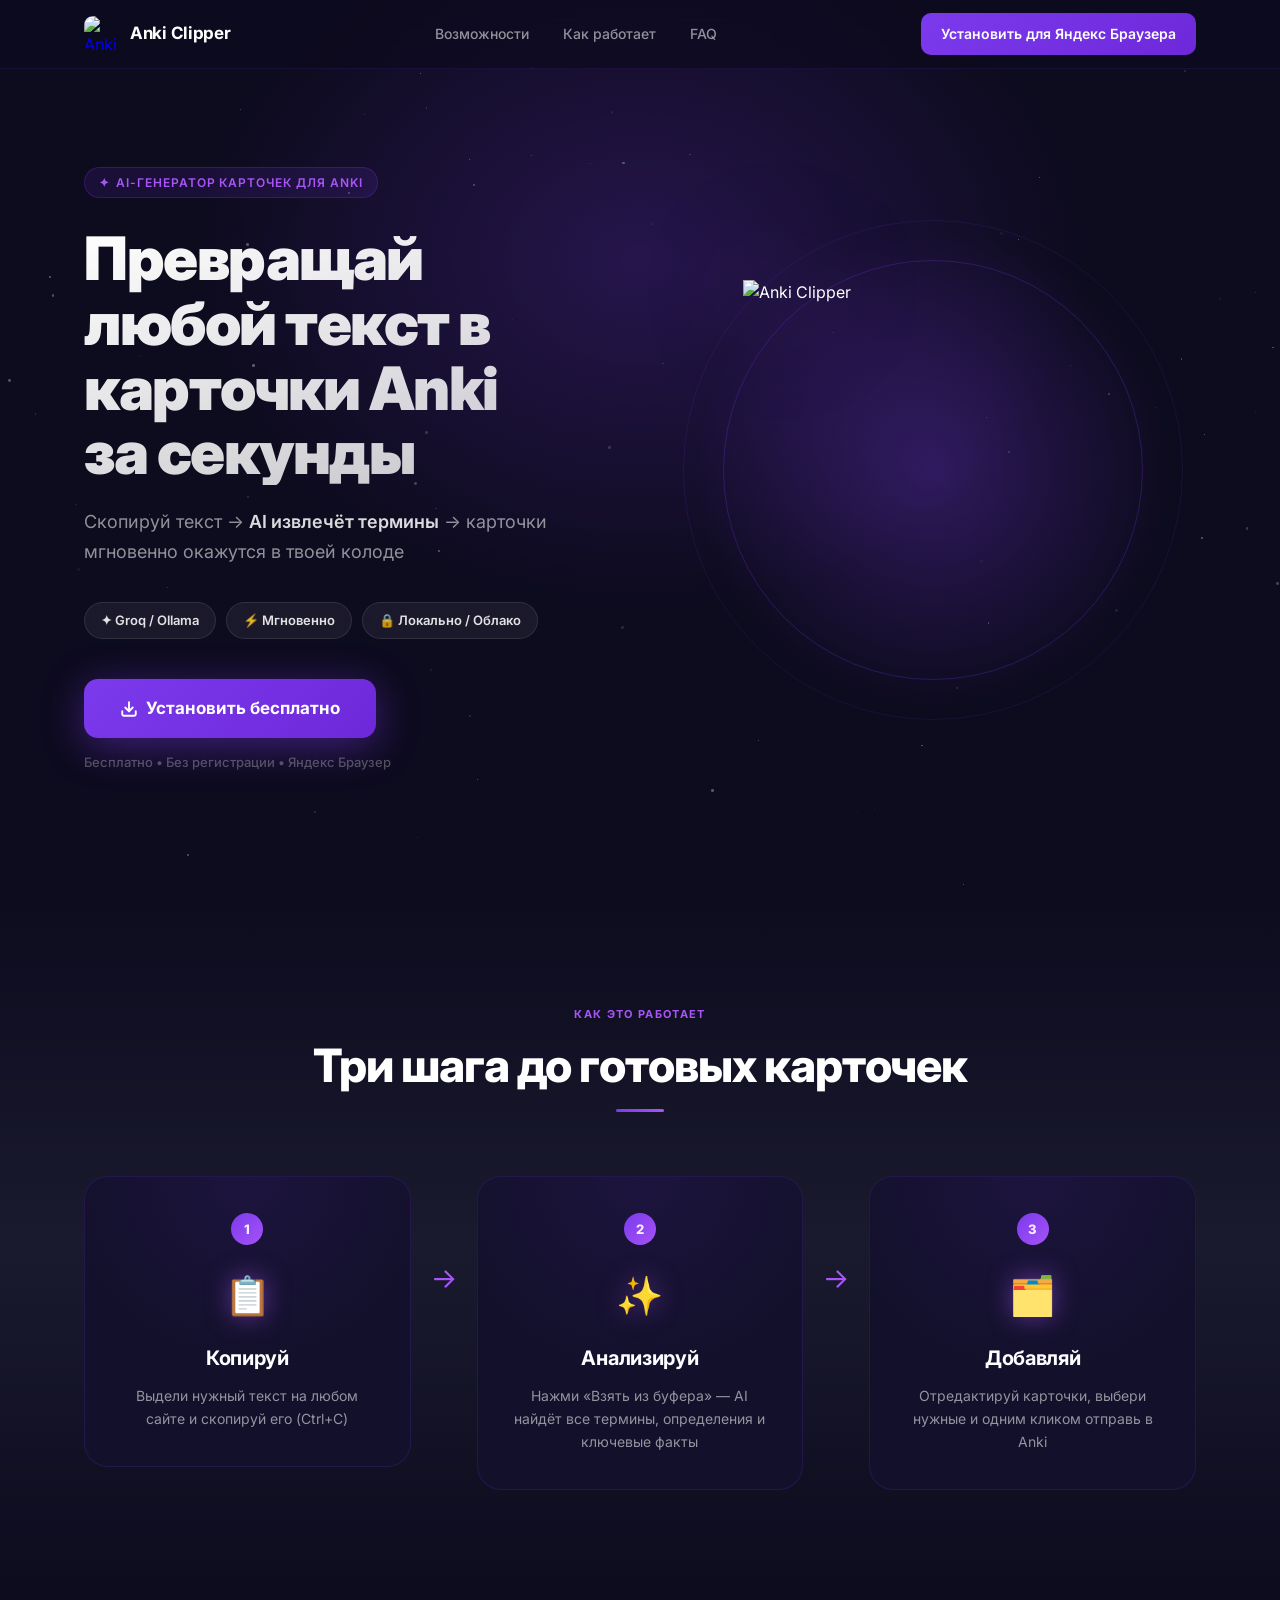
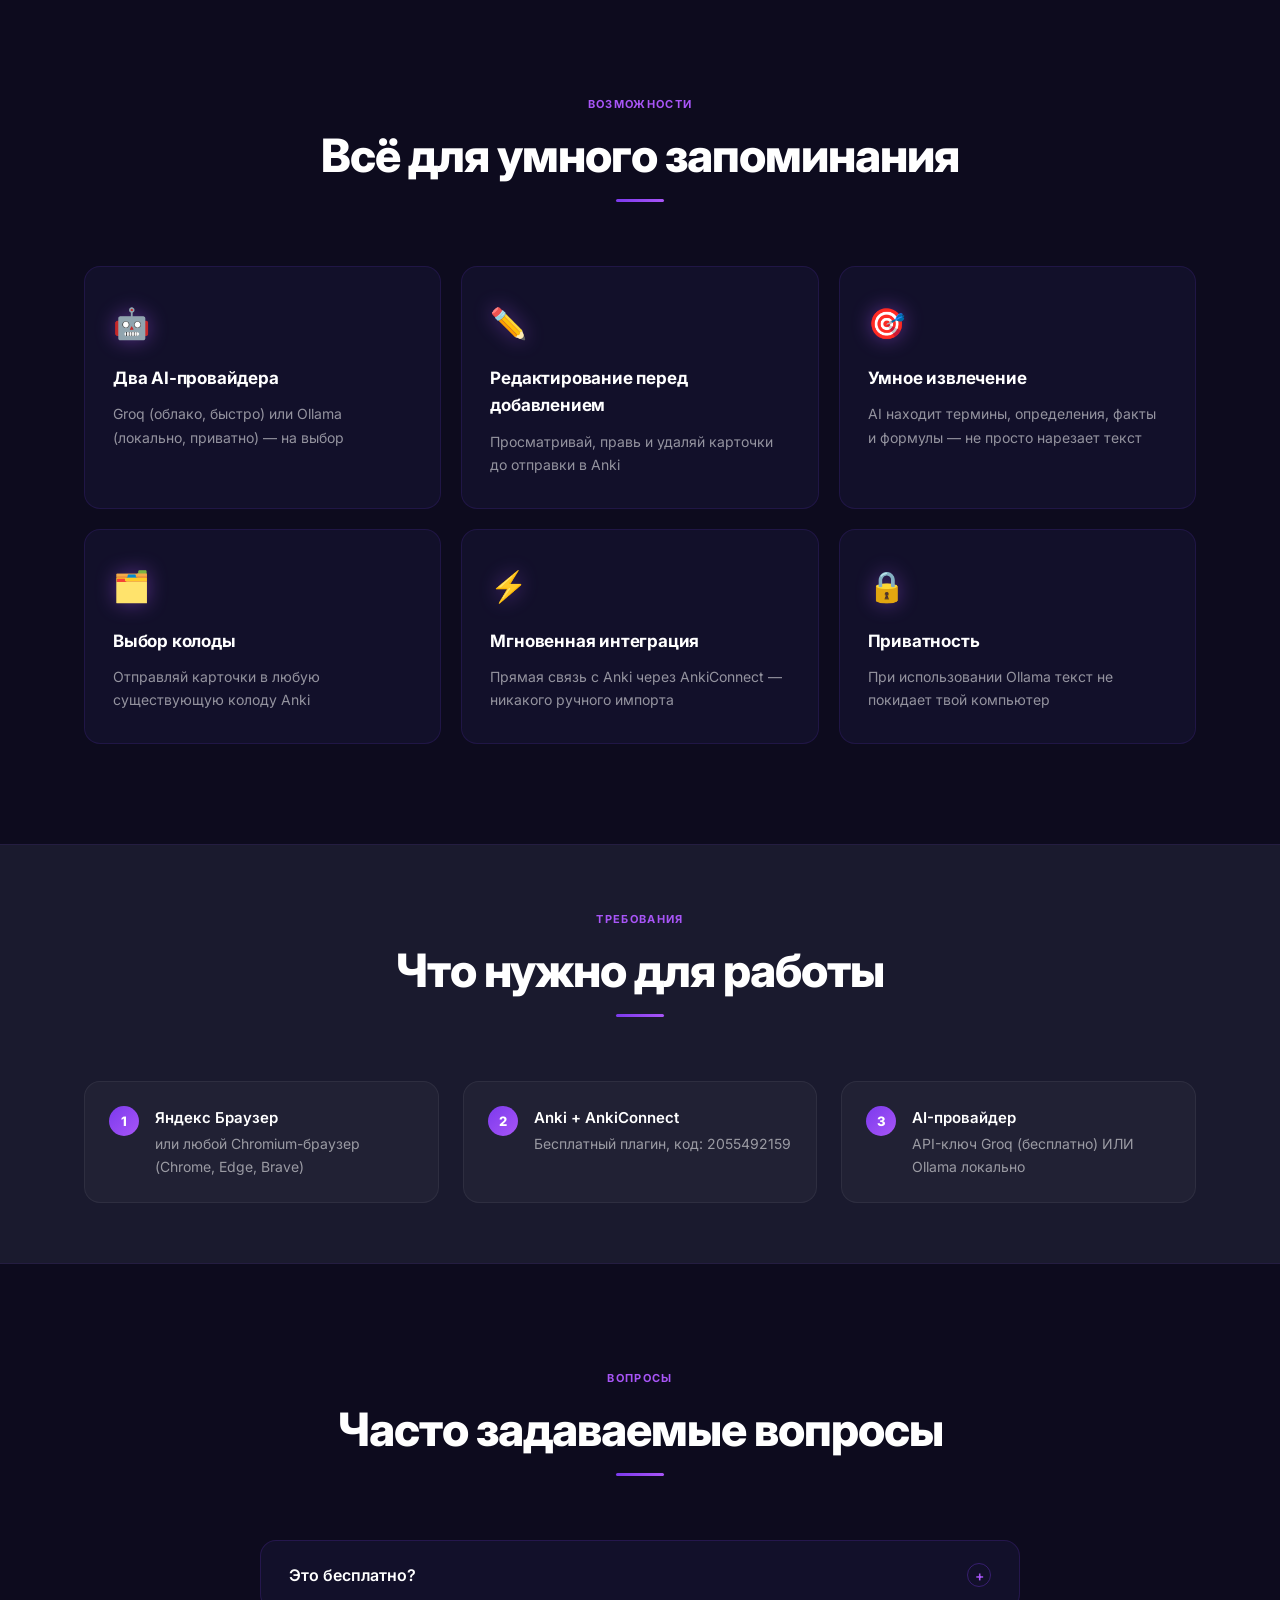
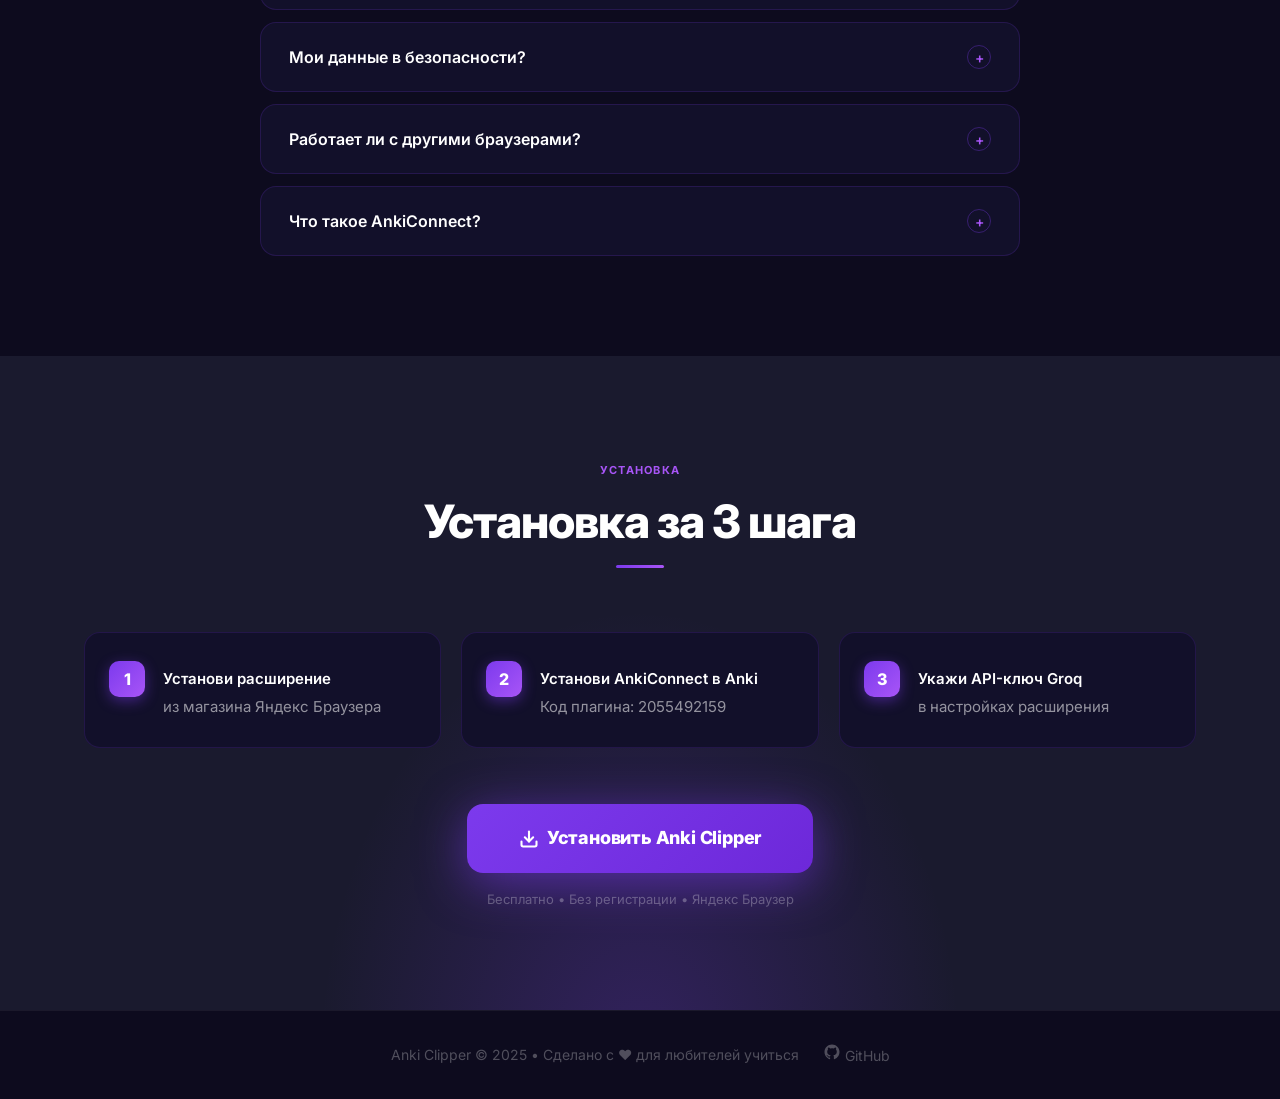
==== index.html @ ceb6ac2c "Refactor code structure for improved readability and maintainability" ====
<!DOCTYPE html>
<html lang="ru">
<head>
  <meta charset="UTF-8" />
  <meta name="viewport" content="width=device-width, initial-scale=1.0" />
  <title>Anki Clipper — AI-генератор карточек для Anki</title>
  <meta name="description" content="Превращай любой текст в карточки Anki за секунды с помощью AI. Groq или Ollama, без регистрации, бесплатно." />
  <link rel="icon" href="icons/icon128.png" type="image/png" />
  <!-- SVG icon for hero -->
  <link rel="preconnect" href="https://fonts.googleapis.com" />
  <link rel="preconnect" href="https://fonts.gstatic.com" crossorigin />
  <link href="https://fonts.googleapis.com/css2?family=Inter:wght@300;400;500;600;700;800;900&display=swap" rel="stylesheet" />
  <style>
    /* ─── Reset & Base ─────────────────────────────────────────── */
    *, *::before, *::after { box-sizing: border-box; margin: 0; padding: 0; }

    :root {
      --bg-deep:    #0d0b1e;
      --bg-mid:     #1a1a2e;
      --bg-card:    #12102a;
      --accent:     #7c3aed;
      --accent-hi:  #a855f7;
      --accent-glow:rgba(124, 58, 237, 0.45);
      --accent-rim: rgba(168, 85, 247, 0.25);
      --text:       #ffffff;
      --text-muted: rgba(255,255,255,0.55);
      --text-faint: rgba(255,255,255,0.28);
      --radius-sm:  10px;
      --radius-md:  16px;
      --radius-lg:  24px;
      --transition: 0.35s cubic-bezier(0.4, 0, 0.2, 1);
    }

    html { scroll-behavior: smooth; }

    body {
      font-family: 'Inter', sans-serif;
      background: var(--bg-deep);
      color: var(--text);
      line-height: 1.6;
      overflow-x: hidden;
      -webkit-font-smoothing: antialiased;
    }

    ::selection { background: var(--accent); color: #fff; }
    ::-webkit-scrollbar { width: 6px; }
    ::-webkit-scrollbar-track { background: var(--bg-deep); }
    ::-webkit-scrollbar-thumb { background: var(--accent); border-radius: 3px; }

    /* ─── Utility ──────────────────────────────────────────────── */
    .container {
      max-width: 1160px;
      margin: 0 auto;
      padding: 0 24px;
    }

    .reveal {
      opacity: 0;
      transform: translateY(36px);
      transition: opacity 0.7s ease, transform 0.7s ease;
    }
    .reveal.visible {
      opacity: 1;
      transform: translateY(0);
    }
    .reveal-delay-1 { transition-delay: 0.1s; }
    .reveal-delay-2 { transition-delay: 0.2s; }
    .reveal-delay-3 { transition-delay: 0.3s; }
    .reveal-delay-4 { transition-delay: 0.4s; }
    .reveal-delay-5 { transition-delay: 0.5s; }

    /* ─── Header ───────────────────────────────────────────────── */
    .header {
      position: fixed;
      top: 0; left: 0; right: 0;
      z-index: 100;
      background: rgba(13, 11, 30, 0.7);
      backdrop-filter: blur(20px);
      -webkit-backdrop-filter: blur(20px);
      border-bottom: 1px solid rgba(124, 58, 237, 0.12);
      transition: background var(--transition), border-color var(--transition);
    }
    .header.scrolled {
      background: rgba(13, 11, 30, 0.92);
      border-bottom-color: rgba(124, 58, 237, 0.22);
    }

    .header-inner {
      display: flex;
      align-items: center;
      justify-content: space-between;
      height: 68px;
      gap: 24px;
    }

    .logo {
      display: flex;
      align-items: center;
      gap: 10px;
      text-decoration: none;
      flex-shrink: 0;
    }
    .logo img {
      width: 36px;
      height: 36px;
      border-radius: 9px;
      object-fit: contain;
    }
    .logo-name {
      font-size: 17px;
      font-weight: 700;
      color: var(--text);
      letter-spacing: -0.3px;
    }

    .nav {
      display: flex;
      align-items: center;
      gap: 6px;
    }
    .nav a {
      color: var(--text-muted);
      text-decoration: none;
      font-size: 14px;
      font-weight: 500;
      padding: 6px 14px;
      border-radius: 8px;
      transition: color var(--transition), background var(--transition);
    }
    .nav a:hover {
      color: var(--text);
      background: rgba(124, 58, 237, 0.12);
    }

    .btn-primary {
      display: inline-flex;
      align-items: center;
      gap: 8px;
      background: linear-gradient(135deg, var(--accent) 0%, #6d28d9 100%);
      color: #fff;
      font-size: 14px;
      font-weight: 600;
      padding: 10px 20px;
      border-radius: 10px;
      text-decoration: none;
      border: none;
      cursor: pointer;
      transition: box-shadow var(--transition), transform var(--transition), background var(--transition);
      box-shadow: 0 0 0 0 var(--accent-glow);
    }
    .btn-primary:hover {
      transform: translateY(-1px);
      box-shadow: 0 8px 32px var(--accent-glow), 0 0 0 1px rgba(168,85,247,0.3);
    }
    .btn-primary:active { transform: translateY(0); }

    .btn-hero {
      font-size: 17px;
      font-weight: 700;
      padding: 16px 36px;
      border-radius: 14px;
      box-shadow: 0 8px 40px var(--accent-glow);
    }
    .btn-hero:hover {
      box-shadow: 0 12px 56px rgba(124,58,237,0.6), 0 0 0 1px rgba(168,85,247,0.4);
      transform: translateY(-2px);
    }

    .hamburger {
      display: none;
      flex-direction: column;
      gap: 5px;
      background: none;
      border: none;
      cursor: pointer;
      padding: 4px;
    }
    .hamburger span {
      display: block;
      width: 22px;
      height: 2px;
      background: var(--text);
      border-radius: 2px;
      transition: var(--transition);
    }

    /* ─── Hero ─────────────────────────────────────────────────── */
    .hero {
      position: relative;
      min-height: 100vh;
      display: flex;
      align-items: center;
      padding: 120px 0 80px;
      overflow: hidden;
    }

    /* Star field */
    .stars-canvas {
      position: absolute;
      inset: 0;
      pointer-events: none;
      z-index: 0;
    }
    .star {
      position: absolute;
      background: #fff;
      border-radius: 50%;
      animation: twinkle var(--dur, 3s) ease-in-out infinite var(--delay, 0s);
    }
    @keyframes twinkle {
      0%, 100% { opacity: var(--min-op, 0.15); transform: scale(1); }
      50%       { opacity: var(--max-op, 0.7);  transform: scale(1.3); }
    }

    /* Radial glow behind hero */
    .hero::before {
      content: '';
      position: absolute;
      top: -10%;
      left: 50%;
      transform: translateX(-50%);
      width: 900px;
      height: 700px;
      background: radial-gradient(ellipse at center, rgba(124,58,237,0.22) 0%, transparent 70%);
      pointer-events: none;
      z-index: 0;
    }

    .hero-inner {
      position: relative;
      z-index: 1;
      display: grid;
      grid-template-columns: 1fr 1fr;
      gap: 60px;
      align-items: center;
    }

    .hero-content { }

    .hero-eyebrow {
      display: inline-flex;
      align-items: center;
      gap: 6px;
      font-size: 12px;
      font-weight: 600;
      letter-spacing: 0.08em;
      text-transform: uppercase;
      color: var(--accent-hi);
      background: rgba(124,58,237,0.12);
      border: 1px solid rgba(124,58,237,0.25);
      border-radius: 99px;
      padding: 5px 14px;
      margin-bottom: 28px;
    }

    .hero-h1 {
      font-size: clamp(34px, 5vw, 60px);
      font-weight: 900;
      line-height: 1.08;
      letter-spacing: -1.5px;
      margin-bottom: 22px;
      background: linear-gradient(160deg, #fff 0%, rgba(255,255,255,0.75) 100%);
      -webkit-background-clip: text;
      -webkit-text-fill-color: transparent;
      background-clip: text;
    }

    .hero-sub {
      font-size: 18px;
      color: var(--text-muted);
      line-height: 1.65;
      margin-bottom: 36px;
      font-weight: 400;
    }
    .hero-sub strong {
      color: rgba(255,255,255,0.85);
      font-weight: 600;
    }

    .hero-pills {
      display: flex;
      flex-wrap: wrap;
      gap: 10px;
      margin-bottom: 40px;
    }
    .pill {
      display: inline-flex;
      align-items: center;
      gap: 7px;
      font-size: 13px;
      font-weight: 600;
      color: rgba(255,255,255,0.88);
      background: rgba(255,255,255,0.06);
      border: 1px solid rgba(255,255,255,0.1);
      border-radius: 99px;
      padding: 7px 16px;
      backdrop-filter: blur(8px);
      transition: border-color var(--transition), background var(--transition);
    }
    .pill:hover {
      background: rgba(124,58,237,0.18);
      border-color: rgba(124,58,237,0.4);
    }

    .hero-cta-wrap {
      display: flex;
      flex-direction: column;
      align-items: flex-start;
      gap: 14px;
    }
    .hero-note {
      font-size: 13px;
      color: var(--text-faint);
      font-weight: 500;
    }

    /* Hero visual */
    .hero-visual {
      display: flex;
      justify-content: center;
      align-items: center;
      position: relative;
    }
    .hero-icon-wrap {
      position: relative;
      width: 480px;
      height: 480px;
      display: flex;
      align-items: center;
      justify-content: center;
    }
    /* Glow rings */
    .hero-icon-wrap::before,
    .hero-icon-wrap::after {
      content: '';
      position: absolute;
      border-radius: 50%;
      border: 1px solid rgba(124,58,237,0.25);
      animation: pulse-ring 4s ease-in-out infinite;
    }
    .hero-icon-wrap::before {
      width: 420px; height: 420px;
      animation-delay: 0s;
    }
    .hero-icon-wrap::after {
      width: 500px; height: 500px;
      border-color: rgba(124,58,237,0.12);
      animation-delay: 1s;
    }
    @keyframes pulse-ring {
      0%, 100% { transform: scale(1); opacity: 1; }
      50%       { transform: scale(1.05); opacity: 0.6; }
    }

    .hero-icon-bg {
      position: absolute;
      inset: 0;
      background: radial-gradient(circle at center, rgba(124,58,237,0.3) 0%, transparent 70%);
      border-radius: 50%;
      animation: pulse-glow 4s ease-in-out infinite;
    }
    @keyframes pulse-glow {
      0%, 100% { opacity: 0.6; }
      50%       { opacity: 1; }
    }

    .hero-icon {
      position: relative;
      width: 380px;
      height: 380px;
      object-fit: contain;
      filter: drop-shadow(0 0 40px rgba(124,58,237,0.7)) drop-shadow(0 0 80px rgba(168,85,247,0.3));
      animation: float 6s ease-in-out infinite;
      z-index: 1;
    }
    @keyframes float {
      0%, 100% { transform: translateY(0px); }
      50%       { transform: translateY(-14px); }
    }

    /* ─── Section shared styles ────────────────────────────────── */
    section {
      padding: 100px 0;
    }

    .section-label {
      display: inline-block;
      font-size: 11px;
      font-weight: 700;
      letter-spacing: 0.12em;
      text-transform: uppercase;
      color: var(--accent-hi);
      margin-bottom: 16px;
    }

    .section-title {
      font-size: clamp(28px, 4vw, 46px);
      font-weight: 800;
      letter-spacing: -1px;
      line-height: 1.12;
      margin-bottom: 18px;
    }

    .section-sub {
      font-size: 17px;
      color: var(--text-muted);
      line-height: 1.65;
      max-width: 560px;
    }

    .section-head {
      text-align: center;
      margin-bottom: 64px;
    }
    .section-head .section-sub { margin: 0 auto; }

    /* divider line */
    .divider {
      width: 48px;
      height: 3px;
      background: linear-gradient(90deg, var(--accent), var(--accent-hi));
      border-radius: 2px;
      margin: 16px auto 0;
    }

    /* ─── How It Works ─────────────────────────────────────────── */
    #how-it-works {
      background: linear-gradient(180deg, var(--bg-deep) 0%, var(--bg-mid) 50%, var(--bg-deep) 100%);
    }

    .steps-track {
      display: grid;
      grid-template-columns: 1fr auto 1fr auto 1fr;
      align-items: start;
      gap: 0;
    }

    .step-card {
      background: var(--bg-card);
      border: 1px solid rgba(124,58,237,0.18);
      border-radius: var(--radius-lg);
      padding: 36px 32px;
      text-align: center;
      transition: border-color var(--transition), box-shadow var(--transition), transform var(--transition);
      position: relative;
      overflow: hidden;
    }
    .step-card::before {
      content: '';
      position: absolute;
      inset: 0;
      background: radial-gradient(circle at 50% 0%, rgba(124,58,237,0.1) 0%, transparent 60%);
      pointer-events: none;
    }
    .step-card:hover {
      border-color: rgba(124,58,237,0.45);
      box-shadow: 0 0 40px rgba(124,58,237,0.15), 0 8px 24px rgba(0,0,0,0.3);
      transform: translateY(-4px);
    }

    .step-number {
      display: inline-flex;
      align-items: center;
      justify-content: center;
      width: 32px;
      height: 32px;
      background: linear-gradient(135deg, var(--accent), var(--accent-hi));
      border-radius: 50%;
      font-size: 13px;
      font-weight: 800;
      color: #fff;
      margin-bottom: 20px;
    }

    .step-icon {
      font-size: 38px;
      margin-bottom: 16px;
      display: block;
      filter: drop-shadow(0 0 12px rgba(168,85,247,0.5));
    }

    .step-title {
      font-size: 20px;
      font-weight: 700;
      margin-bottom: 10px;
      letter-spacing: -0.3px;
    }

    .step-text {
      font-size: 14px;
      color: var(--text-muted);
      line-height: 1.65;
    }

    .step-arrow {
      display: flex;
      align-items: center;
      justify-content: center;
      padding: 0 20px;
      padding-top: 80px;
      color: var(--accent-hi);
      font-size: 28px;
      opacity: 0.6;
    }

    /* ─── Features Grid ────────────────────────────────────────── */
    #features {
      background: var(--bg-deep);
    }

    .features-grid {
      display: grid;
      grid-template-columns: repeat(3, 1fr);
      gap: 20px;
    }

    .feature-card {
      background: var(--bg-card);
      border: 1px solid rgba(124,58,237,0.14);
      border-radius: var(--radius-md);
      padding: 32px 28px;
      position: relative;
      overflow: hidden;
      transition: border-color var(--transition), box-shadow var(--transition), transform var(--transition);
      cursor: default;
    }
    .feature-card::after {
      content: '';
      position: absolute;
      inset: 0;
      background: radial-gradient(circle at 20% 20%, rgba(124,58,237,0.08) 0%, transparent 60%);
      pointer-events: none;
      opacity: 0;
      transition: opacity var(--transition);
    }
    .feature-card:hover {
      border-color: rgba(168,85,247,0.45);
      box-shadow: 0 0 32px rgba(124,58,237,0.18), 0 8px 28px rgba(0,0,0,0.35);
      transform: translateY(-5px);
    }
    .feature-card:hover::after { opacity: 1; }

    .feature-emoji {
      font-size: 30px;
      margin-bottom: 18px;
      display: block;
      filter: drop-shadow(0 0 10px rgba(168,85,247,0.45));
    }

    .feature-title {
      font-size: 17px;
      font-weight: 700;
      margin-bottom: 10px;
      letter-spacing: -0.2px;
    }

    .feature-text {
      font-size: 14px;
      color: var(--text-muted);
      line-height: 1.65;
    }

    /* ─── Requirements ─────────────────────────────────────────── */
    #requirements {
      padding: 60px 0;
      background: var(--bg-mid);
      border-top: 1px solid rgba(124,58,237,0.1);
      border-bottom: 1px solid rgba(124,58,237,0.1);
    }

    .req-grid {
      display: grid;
      grid-template-columns: repeat(3, 1fr);
      gap: 24px;
    }

    .req-item {
      display: flex;
      align-items: flex-start;
      gap: 16px;
      background: rgba(255,255,255,0.03);
      border: 1px solid rgba(255,255,255,0.06);
      border-radius: var(--radius-md);
      padding: 24px;
    }

    .req-num {
      flex-shrink: 0;
      width: 30px;
      height: 30px;
      background: linear-gradient(135deg, var(--accent), var(--accent-hi));
      border-radius: 50%;
      display: flex;
      align-items: center;
      justify-content: center;
      font-size: 13px;
      font-weight: 800;
      color: #fff;
    }

    .req-text {
      font-size: 14px;
      color: var(--text-muted);
      line-height: 1.6;
    }
    .req-text strong {
      display: block;
      color: var(--text);
      font-weight: 600;
      margin-bottom: 3px;
      font-size: 15px;
    }

    /* ─── FAQ ──────────────────────────────────────────────────── */
    #faq {
      background: var(--bg-deep);
    }

    .faq-list {
      max-width: 760px;
      margin: 0 auto;
      display: flex;
      flex-direction: column;
      gap: 12px;
    }

    .faq-item {
      border: 1px solid rgba(124,58,237,0.18);
      border-radius: var(--radius-md);
      overflow: hidden;
      background: var(--bg-card);
      transition: border-color var(--transition);
    }
    .faq-item.open {
      border-color: rgba(124,58,237,0.4);
    }

    .faq-q {
      width: 100%;
      display: flex;
      align-items: center;
      justify-content: space-between;
      gap: 16px;
      background: none;
      border: none;
      padding: 22px 28px;
      cursor: pointer;
      text-align: left;
      color: var(--text);
      font-size: 16px;
      font-weight: 600;
      font-family: inherit;
      transition: color var(--transition);
    }
    .faq-q:hover { color: var(--accent-hi); }

    .faq-icon {
      flex-shrink: 0;
      width: 24px;
      height: 24px;
      border: 1px solid rgba(124,58,237,0.35);
      border-radius: 50%;
      display: flex;
      align-items: center;
      justify-content: center;
      color: var(--accent-hi);
      font-size: 14px;
      transition: transform var(--transition), background var(--transition);
    }
    .faq-item.open .faq-icon {
      transform: rotate(45deg);
      background: var(--accent);
      border-color: var(--accent);
    }

    .faq-a-wrap {
      max-height: 0;
      overflow: hidden;
      transition: max-height 0.45s cubic-bezier(0.4, 0, 0.2, 1);
    }
    .faq-item.open .faq-a-wrap { max-height: 300px; }

    .faq-a {
      padding: 0 28px 22px;
      font-size: 15px;
      color: var(--text-muted);
      line-height: 1.7;
    }

    /* ─── Install ──────────────────────────────────────────────── */
    #install {
      background: var(--bg-mid);
      text-align: center;
      position: relative;
      overflow: hidden;
    }
    #install::before {
      content: '';
      position: absolute;
      bottom: -60px;
      left: 50%;
      transform: translateX(-50%);
      width: 700px;
      height: 500px;
      background: radial-gradient(ellipse at center bottom, rgba(124,58,237,0.25) 0%, transparent 65%);
      pointer-events: none;
    }

    .install-steps {
      display: grid;
      grid-template-columns: repeat(3, 1fr);
      gap: 20px;
      margin-bottom: 56px;
      text-align: left;
    }

    .install-step {
      background: var(--bg-card);
      border: 1px solid rgba(124,58,237,0.16);
      border-radius: var(--radius-md);
      padding: 28px 24px;
      display: flex;
      gap: 18px;
      align-items: flex-start;
      transition: border-color var(--transition), box-shadow var(--transition);
    }
    .install-step:hover {
      border-color: rgba(124,58,237,0.4);
      box-shadow: 0 4px 24px rgba(124,58,237,0.12);
    }

    .install-step-num {
      flex-shrink: 0;
      width: 36px;
      height: 36px;
      background: linear-gradient(135deg, var(--accent), var(--accent-hi));
      border-radius: 10px;
      display: flex;
      align-items: center;
      justify-content: center;
      font-size: 16px;
      font-weight: 800;
      color: #fff;
      box-shadow: 0 4px 14px rgba(124,58,237,0.45);
    }

    .install-step-text {
      font-size: 15px;
      color: var(--text-muted);
      line-height: 1.6;
      padding-top: 6px;
    }
    .install-step-text strong {
      display: block;
      color: var(--text);
      font-weight: 600;
      margin-bottom: 4px;
    }

    .install-cta-wrap {
      display: flex;
      flex-direction: column;
      align-items: center;
      gap: 16px;
    }

    .btn-install {
      font-size: 18px;
      font-weight: 800;
      padding: 20px 52px;
      border-radius: 16px;
      box-shadow: 0 10px 48px rgba(124,58,237,0.55);
      letter-spacing: -0.2px;
    }
    .btn-install:hover {
      box-shadow: 0 16px 64px rgba(124,58,237,0.7), 0 0 0 1px rgba(168,85,247,0.5);
      transform: translateY(-3px);
    }

    .install-note {
      font-size: 13px;
      color: var(--text-faint);
    }

    /* ─── Footer ───────────────────────────────────────────────── */
    footer {
      border-top: 1px solid rgba(255,255,255,0.06);
      padding: 32px 0;
      display: flex;
      align-items: center;
      justify-content: center;
    }

    .footer-inner {
      display: flex;
      align-items: center;
      justify-content: space-between;
      gap: 24px;
      flex-wrap: wrap;
    }

    .footer-copy {
      font-size: 14px;
      color: var(--text-faint);
    }
    .footer-copy a {
      color: var(--accent-hi);
      text-decoration: none;
      transition: color var(--transition);
    }
    .footer-copy a:hover { color: var(--text); }

    .footer-links {
      display: flex;
      gap: 24px;
    }
    .footer-links a {
      font-size: 14px;
      color: var(--text-faint);
      text-decoration: none;
      transition: color var(--transition);
    }
    .footer-links a:hover { color: var(--text); }

    /* ─── Mobile nav overlay ───────────────────────────────────── */
    .mobile-nav {
      display: none;
      position: fixed;
      inset: 0;
      background: rgba(13,11,30,0.97);
      backdrop-filter: blur(24px);
      z-index: 99;
      flex-direction: column;
      align-items: center;
      justify-content: center;
      gap: 8px;
    }
    .mobile-nav.open { display: flex; }
    .mobile-nav a {
      font-size: 22px;
      font-weight: 700;
      color: var(--text);
      text-decoration: none;
      padding: 14px 32px;
      border-radius: 12px;
      transition: background var(--transition), color var(--transition);
    }
    .mobile-nav a:hover {
      background: rgba(124,58,237,0.15);
      color: var(--accent-hi);
    }
    .mobile-nav .btn-primary {
      margin-top: 16px;
      font-size: 16px;
      padding: 14px 28px;
    }
    .mobile-close {
      position: absolute;
      top: 22px; right: 22px;
      background: none;
      border: none;
      color: var(--text);
      font-size: 28px;
      cursor: pointer;
      line-height: 1;
    }

    /* ─── Responsive ───────────────────────────────────────────── */
    @media (max-width: 1024px) {
      .features-grid { grid-template-columns: repeat(2, 1fr); }
      .hero-icon-wrap { width: 360px; height: 360px; }
      .hero-icon-wrap::before { width: 320px; height: 320px; }
      .hero-icon-wrap::after { width: 390px; height: 390px; }
      .hero-icon { width: 290px; height: 290px; }
    }

    @media (max-width: 860px) {
      .hero-inner {
        grid-template-columns: 1fr;
        text-align: center;
      }
      .hero-visual { order: -1; }
      .hero-pills { justify-content: center; }
      .hero-cta-wrap { align-items: center; }
      .section-sub { margin: 0 auto; }

      .steps-track {
        grid-template-columns: 1fr;
        gap: 16px;
      }
      .step-arrow { display: none; }

      .req-grid { grid-template-columns: 1fr; }
      .install-steps { grid-template-columns: 1fr; }
    }

    @media (max-width: 700px) {
      .nav { display: none; }
      .header-cta { display: none; }
      .hamburger { display: flex; }
      .features-grid { grid-template-columns: 1fr; }
      section { padding: 72px 0; }
    }

    @media (max-width: 480px) {
      .hero-h1 { letter-spacing: -0.8px; }
      .hero-icon-wrap { width: 240px; height: 240px; }
      .hero-icon-wrap::before { width: 210px; height: 210px; }
      .hero-icon-wrap::after { width: 260px; height: 260px; }
      .hero-icon { width: 190px; height: 190px; }
    }
  </style>
</head>
<body>

<!-- ══ Mobile Nav ══════════════════════════════════════════════ -->
<div class="mobile-nav" id="mobileNav" role="dialog" aria-modal="true">
  <button class="mobile-close" id="mobileClose" aria-label="Закрыть">&times;</button>
  <a href="#features"    onclick="closeMobileNav()">Возможности</a>
  <a href="#how-it-works" onclick="closeMobileNav()">Как работает</a>
  <a href="#faq"         onclick="closeMobileNav()">FAQ</a>
  <a href="#install" class="btn-primary" onclick="closeMobileNav()">
    Установить для Яндекс Браузера
  </a>
</div>

<!-- ══ Header ══════════════════════════════════════════════════ -->
<header class="header" id="header">
  <div class="container">
    <div class="header-inner">
      <a href="#" class="logo">
        <img src="icons/icon.svg" alt="Anki Clipper logo" />
        <span class="logo-name">Anki Clipper</span>
      </a>

      <nav class="nav" aria-label="Основная навигация">
        <a href="#features">Возможности</a>
        <a href="#how-it-works">Как работает</a>
        <a href="#faq">FAQ</a>
      </nav>

      <a href="#install" class="btn-primary header-cta">
        Установить для Яндекс Браузера
      </a>

      <button class="hamburger" id="hamburger" aria-label="Открыть меню">
        <span></span><span></span><span></span>
      </button>
    </div>
  </div>
</header>

<!-- ══ Hero ════════════════════════════════════════════════════ -->
<section class="hero" id="home">
  <div class="stars-canvas" id="starsCanvas" aria-hidden="true"></div>

  <div class="container">
    <div class="hero-inner">
      <div class="hero-content">
        <div class="hero-eyebrow reveal">
          <span>✦</span> AI-генератор карточек для Anki
        </div>

        <h1 class="hero-h1 reveal reveal-delay-1">
          Превращай любой текст в карточки Anki за&nbsp;секунды
        </h1>

        <p class="hero-sub reveal reveal-delay-2">
          Скопируй текст → <strong>AI извлечёт термины</strong> → карточки мгновенно окажутся в твоей колоде
        </p>

        <div class="hero-pills reveal reveal-delay-3">
          <span class="pill">✦ Groq / Ollama</span>
          <span class="pill">⚡ Мгновенно</span>
          <span class="pill">🔒 Локально / Облако</span>
        </div>

        <div class="hero-cta-wrap reveal reveal-delay-4">
          <a href="#install" class="btn-primary btn-hero">
            <svg width="18" height="18" viewBox="0 0 24 24" fill="none" stroke="currentColor" stroke-width="2.5" stroke-linecap="round" stroke-linejoin="round" aria-hidden="true"><path d="M21 15v4a2 2 0 01-2 2H5a2 2 0 01-2-2v-4"/><polyline points="7 10 12 15 17 10"/><line x1="12" y1="15" x2="12" y2="3"/></svg>
            Установить бесплатно
          </a>
          <span class="hero-note">Бесплатно&nbsp;• Без регистрации&nbsp;• Яндекс Браузер</span>
        </div>
      </div>

      <div class="hero-visual reveal reveal-delay-2">
        <div class="hero-icon-wrap">
          <div class="hero-icon-bg"></div>
          <img src="icons/icon.svg" alt="Anki Clipper" class="hero-icon" />
        </div>
      </div>
    </div>
  </div>
</section>

<!-- ══ How It Works ════════════════════════════════════════════ -->
<section id="how-it-works">
  <div class="container">
    <div class="section-head">
      <span class="section-label reveal">Как это работает</span>
      <h2 class="section-title reveal reveal-delay-1">Три шага до готовых карточек</h2>
      <div class="divider reveal reveal-delay-2"></div>
    </div>

    <div class="steps-track">
      <div class="step-card reveal">
        <div class="step-number">1</div>
        <span class="step-icon">📋</span>
        <h3 class="step-title">Копируй</h3>
        <p class="step-text">Выдели нужный текст на любом сайте и скопируй его (Ctrl+C)</p>
      </div>

      <div class="step-arrow reveal reveal-delay-1" aria-hidden="true">→</div>

      <div class="step-card reveal reveal-delay-2">
        <div class="step-number">2</div>
        <span class="step-icon">✨</span>
        <h3 class="step-title">Анализируй</h3>
        <p class="step-text">Нажми «Взять из буфера» — AI найдёт все термины, определения и ключевые факты</p>
      </div>

      <div class="step-arrow reveal reveal-delay-3" aria-hidden="true">→</div>

      <div class="step-card reveal reveal-delay-4">
        <div class="step-number">3</div>
        <span class="step-icon">🗂️</span>
        <h3 class="step-title">Добавляй</h3>
        <p class="step-text">Отредактируй карточки, выбери нужные и одним кликом отправь в Anki</p>
      </div>
    </div>
  </div>
</section>

<!-- ══ Features ════════════════════════════════════════════════ -->
<section id="features">
  <div class="container">
    <div class="section-head">
      <span class="section-label reveal">Возможности</span>
      <h2 class="section-title reveal reveal-delay-1">Всё для умного запоминания</h2>
      <div class="divider reveal reveal-delay-2"></div>
    </div>

    <div class="features-grid">
      <div class="feature-card reveal">
        <span class="feature-emoji">🤖</span>
        <h3 class="feature-title">Два AI-провайдера</h3>
        <p class="feature-text">Groq (облако, быстро) или Ollama (локально, приватно) — на выбор</p>
      </div>

      <div class="feature-card reveal reveal-delay-1">
        <span class="feature-emoji">✏️</span>
        <h3 class="feature-title">Редактирование перед добавлением</h3>
        <p class="feature-text">Просматривай, правь и удаляй карточки до отправки в Anki</p>
      </div>

      <div class="feature-card reveal reveal-delay-2">
        <span class="feature-emoji">🎯</span>
        <h3 class="feature-title">Умное извлечение</h3>
        <p class="feature-text">AI находит термины, определения, факты и формулы — не просто нарезает текст</p>
      </div>

      <div class="feature-card reveal reveal-delay-3">
        <span class="feature-emoji">🗂️</span>
        <h3 class="feature-title">Выбор колоды</h3>
        <p class="feature-text">Отправляй карточки в любую существующую колоду Anki</p>
      </div>

      <div class="feature-card reveal reveal-delay-4">
        <span class="feature-emoji">⚡</span>
        <h3 class="feature-title">Мгновенная интеграция</h3>
        <p class="feature-text">Прямая связь с Anki через AnkiConnect — никакого ручного импорта</p>
      </div>

      <div class="feature-card reveal reveal-delay-5">
        <span class="feature-emoji">🔒</span>
        <h3 class="feature-title">Приватность</h3>
        <p class="feature-text">При использовании Ollama текст не покидает твой компьютер</p>
      </div>
    </div>
  </div>
</section>

<!-- ══ Requirements ════════════════════════════════════════════ -->
<section id="requirements">
  <div class="container">
    <div class="section-head">
      <span class="section-label reveal">Требования</span>
      <h2 class="section-title reveal reveal-delay-1">Что нужно для работы</h2>
      <div class="divider reveal reveal-delay-2"></div>
    </div>

    <div class="req-grid">
      <div class="req-item reveal">
        <div class="req-num">1</div>
        <div class="req-text">
          <strong>Яндекс Браузер</strong>
          или любой Chromium-браузер (Chrome, Edge, Brave)
        </div>
      </div>

      <div class="req-item reveal reveal-delay-1">
        <div class="req-num">2</div>
        <div class="req-text">
          <strong>Anki + AnkiConnect</strong>
          Бесплатный плагин, код: 2055492159
        </div>
      </div>

      <div class="req-item reveal reveal-delay-2">
        <div class="req-num">3</div>
        <div class="req-text">
          <strong>AI-провайдер</strong>
          API-ключ Groq (бесплатно) ИЛИ Ollama локально
        </div>
      </div>
    </div>
  </div>
</section>

<!-- ══ FAQ ══════════════════════════════════════════════════════ -->
<section id="faq">
  <div class="container">
    <div class="section-head">
      <span class="section-label reveal">Вопросы</span>
      <h2 class="section-title reveal reveal-delay-1">Часто задаваемые вопросы</h2>
      <div class="divider reveal reveal-delay-2"></div>
    </div>

    <div class="faq-list" role="list">

      <div class="faq-item reveal" role="listitem">
        <button class="faq-q" aria-expanded="false">
          <span>Это бесплатно?</span>
          <span class="faq-icon" aria-hidden="true">+</span>
        </button>
        <div class="faq-a-wrap">
          <p class="faq-a">Да, расширение полностью бесплатно. Groq предоставляет бесплатный API с щедрыми лимитами. Ollama работает локально без каких-либо затрат.</p>
        </div>
      </div>

      <div class="faq-item reveal reveal-delay-1" role="listitem">
        <button class="faq-q" aria-expanded="false">
          <span>Мои данные в безопасности?</span>
          <span class="faq-icon" aria-hidden="true">+</span>
        </button>
        <div class="faq-a-wrap">
          <p class="faq-a">При использовании Ollama текст обрабатывается исключительно на твоём устройстве. При Groq текст передаётся в их API (политика конфиденциальности Groq).</p>
        </div>
      </div>

      <div class="faq-item reveal reveal-delay-2" role="listitem">
        <button class="faq-q" aria-expanded="false">
          <span>Работает ли с другими браузерами?</span>
          <span class="faq-icon" aria-hidden="true">+</span>
        </button>
        <div class="faq-a-wrap">
          <p class="faq-a">Расширение создано для Яндекс Браузера, но совместимо с любым Chromium-браузером (Chrome, Edge, Brave).</p>
        </div>
      </div>

      <div class="faq-item reveal reveal-delay-3" role="listitem">
        <button class="faq-q" aria-expanded="false">
          <span>Что такое AnkiConnect?</span>
          <span class="faq-icon" aria-hidden="true">+</span>
        </button>
        <div class="faq-a-wrap">
          <p class="faq-a">Бесплатный плагин для Anki, который позволяет внешним программам добавлять карточки через API. Устанавливается за 30 секунд.</p>
        </div>
      </div>

    </div>
  </div>
</section>

<!-- ══ Install ══════════════════════════════════════════════════ -->
<section id="install">
  <div class="container" style="position:relative;z-index:1;">
    <div class="section-head">
      <span class="section-label reveal">Установка</span>
      <h2 class="section-title reveal reveal-delay-1">Установка за&nbsp;3 шага</h2>
      <div class="divider reveal reveal-delay-2"></div>
    </div>

    <div class="install-steps">
      <div class="install-step reveal">
        <div class="install-step-num">1</div>
        <div class="install-step-text">
          <strong>Установи расширение</strong>
          из магазина Яндекс Браузера
        </div>
      </div>

      <div class="install-step reveal reveal-delay-1">
        <div class="install-step-num">2</div>
        <div class="install-step-text">
          <strong>Установи AnkiConnect в Anki</strong>
          Код плагина: 2055492159
        </div>
      </div>

      <div class="install-step reveal reveal-delay-2">
        <div class="install-step-num">3</div>
        <div class="install-step-text">
          <strong>Укажи API-ключ Groq</strong>
          в настройках расширения
        </div>
      </div>
    </div>

    <div class="install-cta-wrap reveal reveal-delay-3">
      <a href="#" class="btn-primary btn-install">
        <svg width="20" height="20" viewBox="0 0 24 24" fill="none" stroke="currentColor" stroke-width="2.5" stroke-linecap="round" stroke-linejoin="round" aria-hidden="true"><path d="M21 15v4a2 2 0 01-2 2H5a2 2 0 01-2-2v-4"/><polyline points="7 10 12 15 17 10"/><line x1="12" y1="15" x2="12" y2="3"/></svg>
        Установить Anki Clipper
      </a>
      <span class="install-note">Бесплатно • Без регистрации • Яндекс Браузер</span>
    </div>
  </div>
</section>

<!-- ══ Footer ══════════════════════════════════════════════════ -->
<footer>
  <div class="container">
    <div class="footer-inner">
      <p class="footer-copy">
        Anki Clipper &copy; 2025 &bull; Сделано с&nbsp;♥ для любителей учиться
      </p>
      <div class="footer-links">
        <a href="#" aria-label="GitHub">
          <svg width="18" height="18" viewBox="0 0 24 24" fill="currentColor" aria-hidden="true"><path d="M12 2C6.477 2 2 6.484 2 12.017c0 4.425 2.865 8.18 6.839 9.504.5.092.682-.217.682-.483 0-.237-.008-.868-.013-1.703-2.782.605-3.369-1.343-3.369-1.343-.454-1.158-1.11-1.466-1.11-1.466-.908-.62.069-.608.069-.608 1.003.07 1.531 1.032 1.531 1.032.892 1.53 2.341 1.088 2.91.832.092-.647.35-1.088.636-1.338-2.22-.253-4.555-1.113-4.555-4.951 0-1.093.39-1.988 1.029-2.688-.103-.253-.446-1.272.098-2.65 0 0 .84-.27 2.75 1.026A9.564 9.564 0 0112 6.844c.85.004 1.705.115 2.504.337 1.909-1.296 2.747-1.027 2.747-1.027.546 1.379.202 2.398.1 2.651.64.7 1.028 1.595 1.028 2.688 0 3.848-2.339 4.695-4.566 4.943.359.309.678.92.678 1.855 0 1.338-.012 2.419-.012 2.747 0 .268.18.58.688.482A10.019 10.019 0 0022 12.017C22 6.484 17.522 2 12 2z"/></svg>
          GitHub
        </a>
      </div>
    </div>
  </div>
</footer>

<script>
  /* ── Stars background ─────────────────────────────────────── */
  (function() {
    var canvas = document.getElementById('starsCanvas');
    var count = 90;
    for (var i = 0; i < count; i++) {
      var star = document.createElement('div');
      star.className = 'star';
      var size = Math.random() * 2.5 + 0.5;
      star.style.cssText = [
        'width:'  + size + 'px',
        'height:' + size + 'px',
        'left:'   + Math.random() * 100 + '%',
        'top:'    + Math.random() * 100 + '%',
        '--dur:'  + (Math.random() * 4 + 2) + 's',
        '--delay:'+ (Math.random() * 5) + 's',
        '--min-op:' + (Math.random() * 0.1 + 0.05),
        '--max-op:' + (Math.random() * 0.5 + 0.3),
        'opacity:' + (Math.random() * 0.3 + 0.05)
      ].join(';');
      canvas.appendChild(star);
    }
  })();

  /* ── Header scroll state ──────────────────────────────────── */
  var header = document.getElementById('header');
  window.addEventListener('scroll', function() {
    if (window.scrollY > 20) {
      header.classList.add('scrolled');
    } else {
      header.classList.remove('scrolled');
    }
  }, { passive: true });

  /* ── Intersection Observer reveals ───────────────────────── */
  var reveals = document.querySelectorAll('.reveal');
  var revealObserver = new IntersectionObserver(function(entries) {
    entries.forEach(function(entry) {
      if (entry.isIntersecting) {
        entry.target.classList.add('visible');
        revealObserver.unobserve(entry.target);
      }
    });
  }, { threshold: 0.12, rootMargin: '0px 0px -40px 0px' });

  reveals.forEach(function(el) { revealObserver.observe(el); });

  /* ── FAQ accordion ────────────────────────────────────────── */
  document.querySelectorAll('.faq-q').forEach(function(btn) {
    btn.addEventListener('click', function() {
      var item = btn.parentElement;
      var isOpen = item.classList.contains('open');

      document.querySelectorAll('.faq-item').forEach(function(el) {
        el.classList.remove('open');
        el.querySelector('.faq-q').setAttribute('aria-expanded', 'false');
      });

      if (!isOpen) {
        item.classList.add('open');
        btn.setAttribute('aria-expanded', 'true');
      }
    });
  });

  /* ── Mobile nav ───────────────────────────────────────────── */
  var mobileNav = document.getElementById('mobileNav');
  document.getElementById('hamburger').addEventListener('click', function() {
    mobileNav.classList.add('open');
    document.body.style.overflow = 'hidden';
  });

  document.getElementById('mobileClose').addEventListener('click', closeMobileNav);
  mobileNav.addEventListener('click', function(e) {
    if (e.target === mobileNav) closeMobileNav();
  });

  function closeMobileNav() {
    mobileNav.classList.remove('open');
    document.body.style.overflow = '';
  }

  document.addEventListener('keydown', function(e) {
    if (e.key === 'Escape') closeMobileNav();
  });
</script>
</body>
</html>
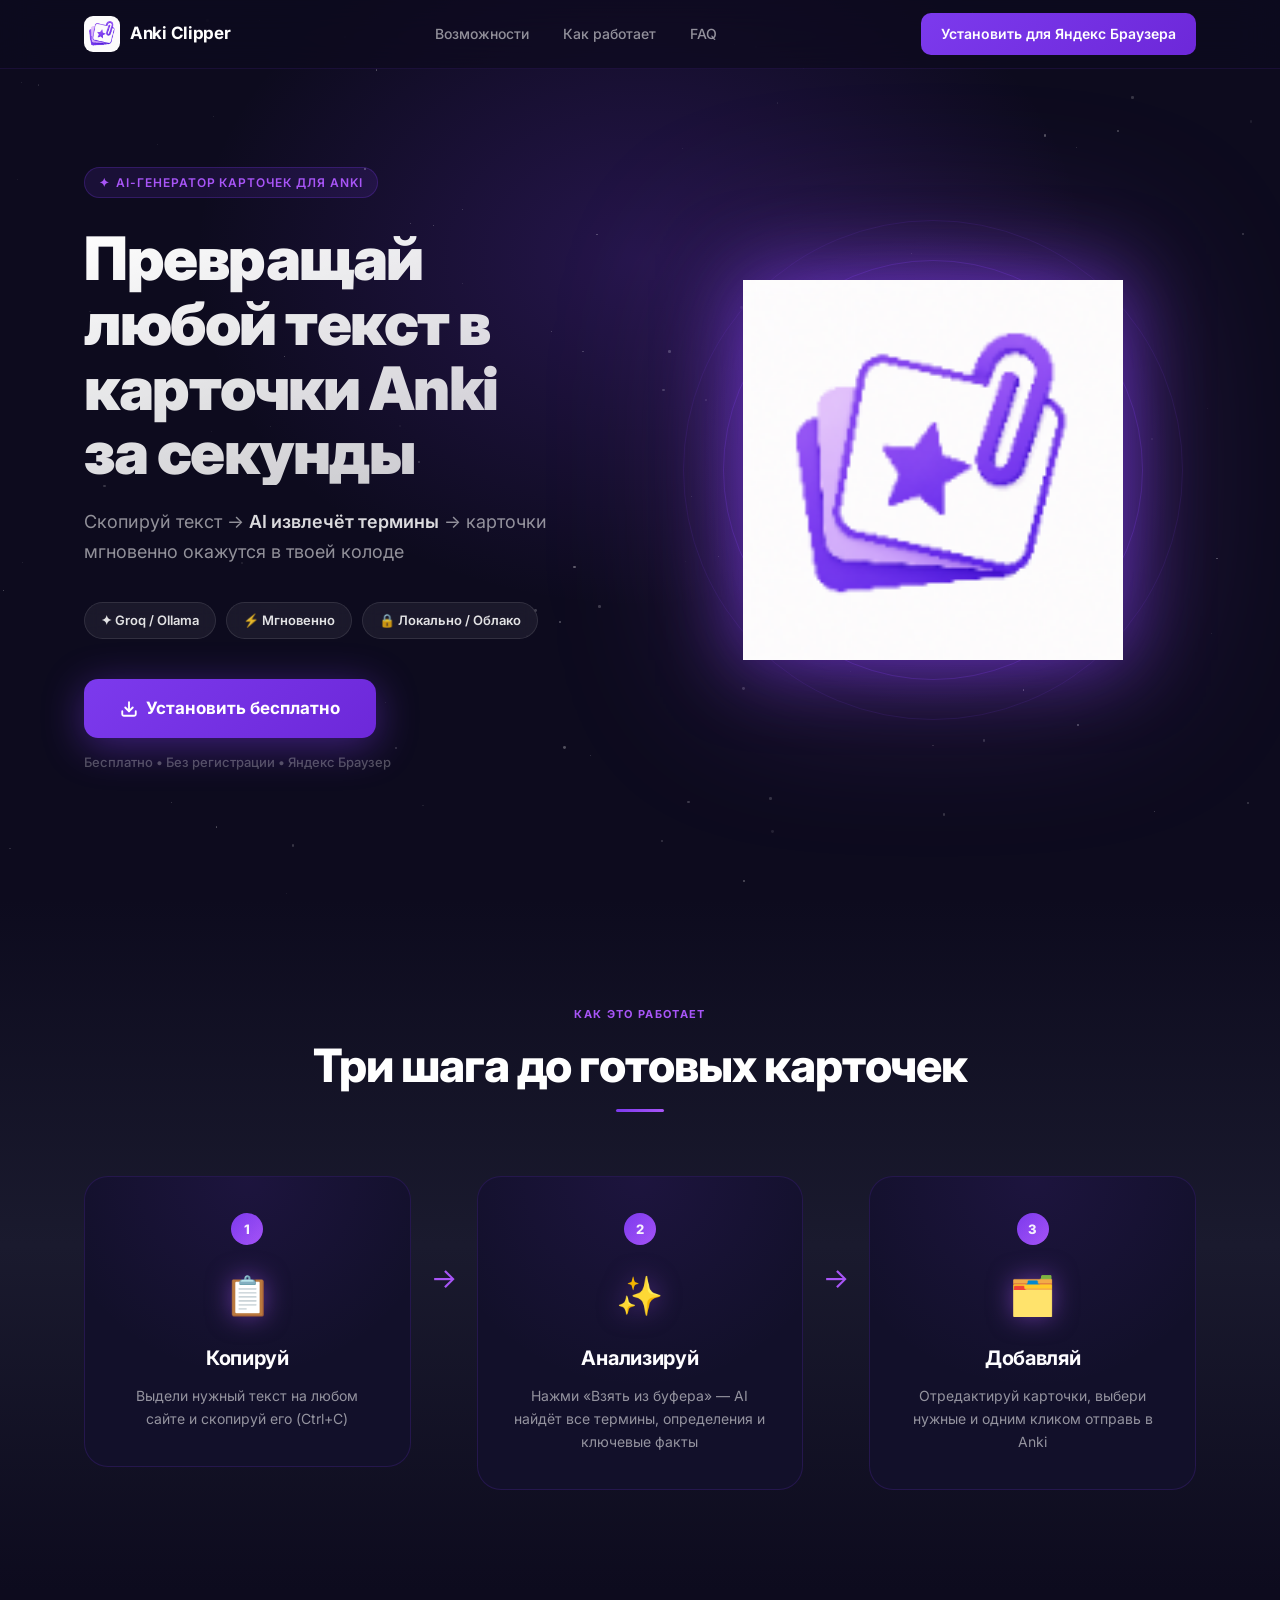
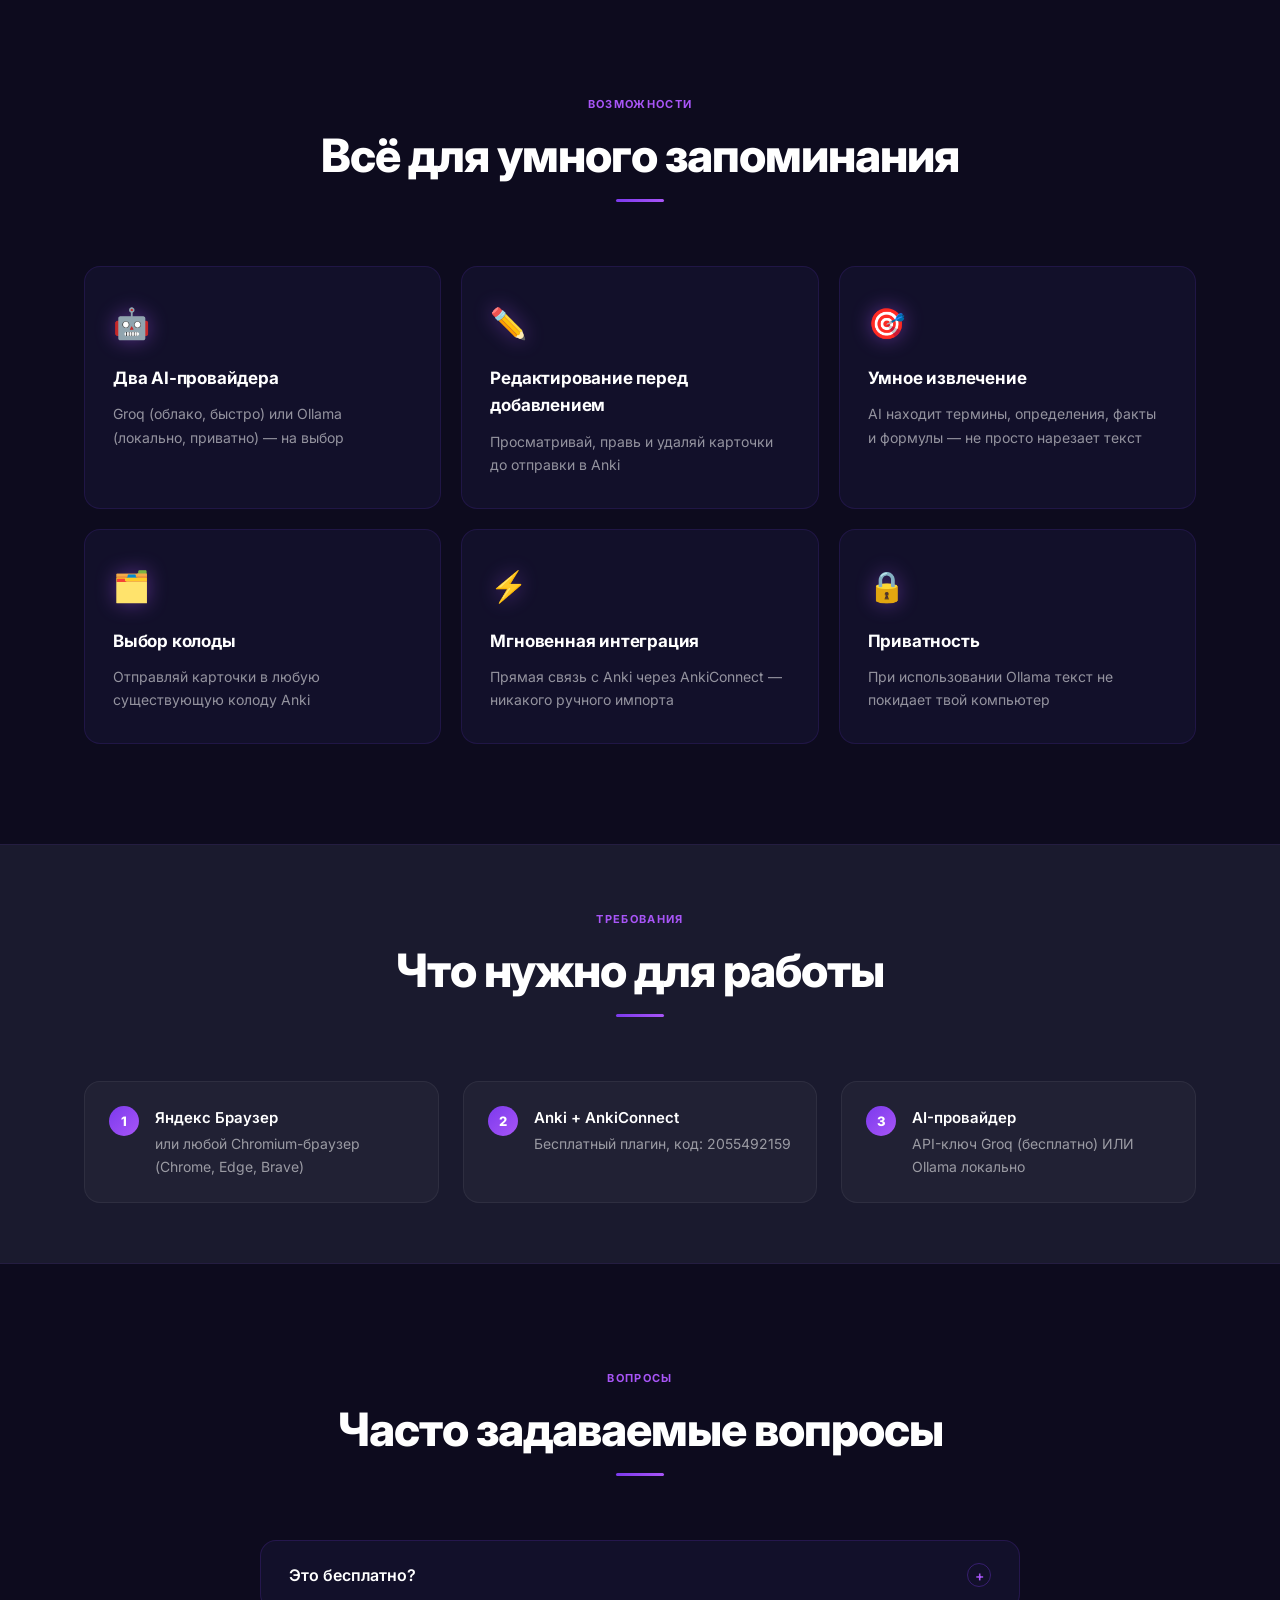
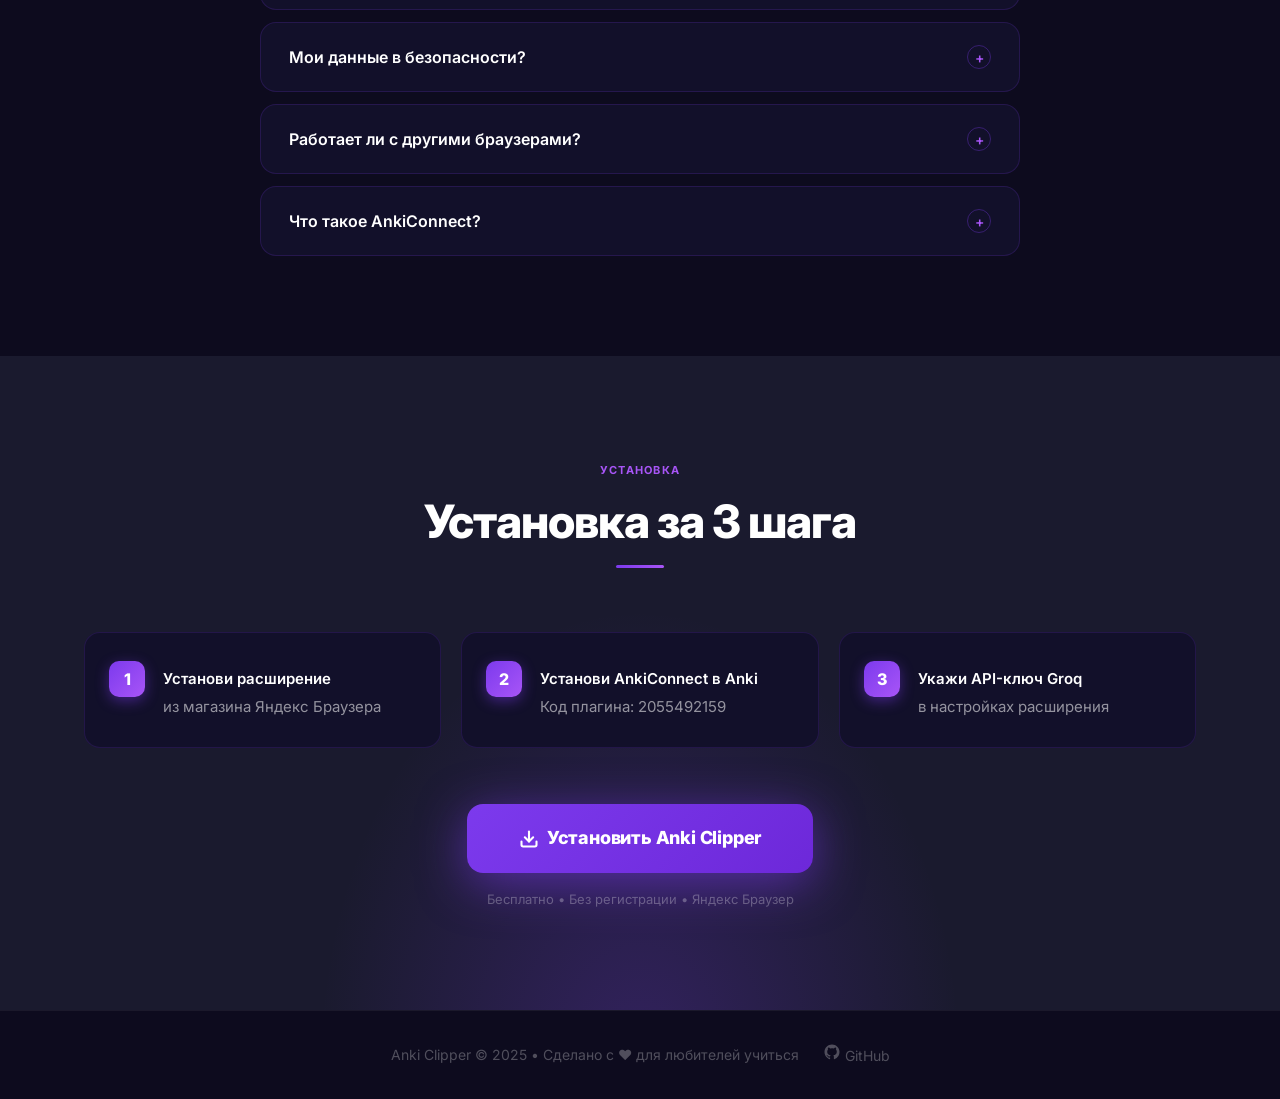
==== commit b42e57ce: "Fix GitHub Pages icon paths" ====
--- a/index.html
+++ b/index.html
@@ -929,7 +929,7 @@
   <div class="container">
     <div class="header-inner">
       <a href="#" class="logo">
-        <img src="icons/icon.svg" alt="Anki Clipper logo" />
+        <img src="icons/icon128.png" alt="Anki Clipper logo" />
         <span class="logo-name">Anki Clipper</span>
       </a>
 
@@ -987,7 +987,7 @@
       <div class="hero-visual reveal reveal-delay-2">
         <div class="hero-icon-wrap">
           <div class="hero-icon-bg"></div>
-          <img src="icons/icon.svg" alt="Anki Clipper" class="hero-icon" />
+          <img src="icons/icon128.png" alt="Anki Clipper" class="hero-icon" />
         </div>
       </div>
     </div>
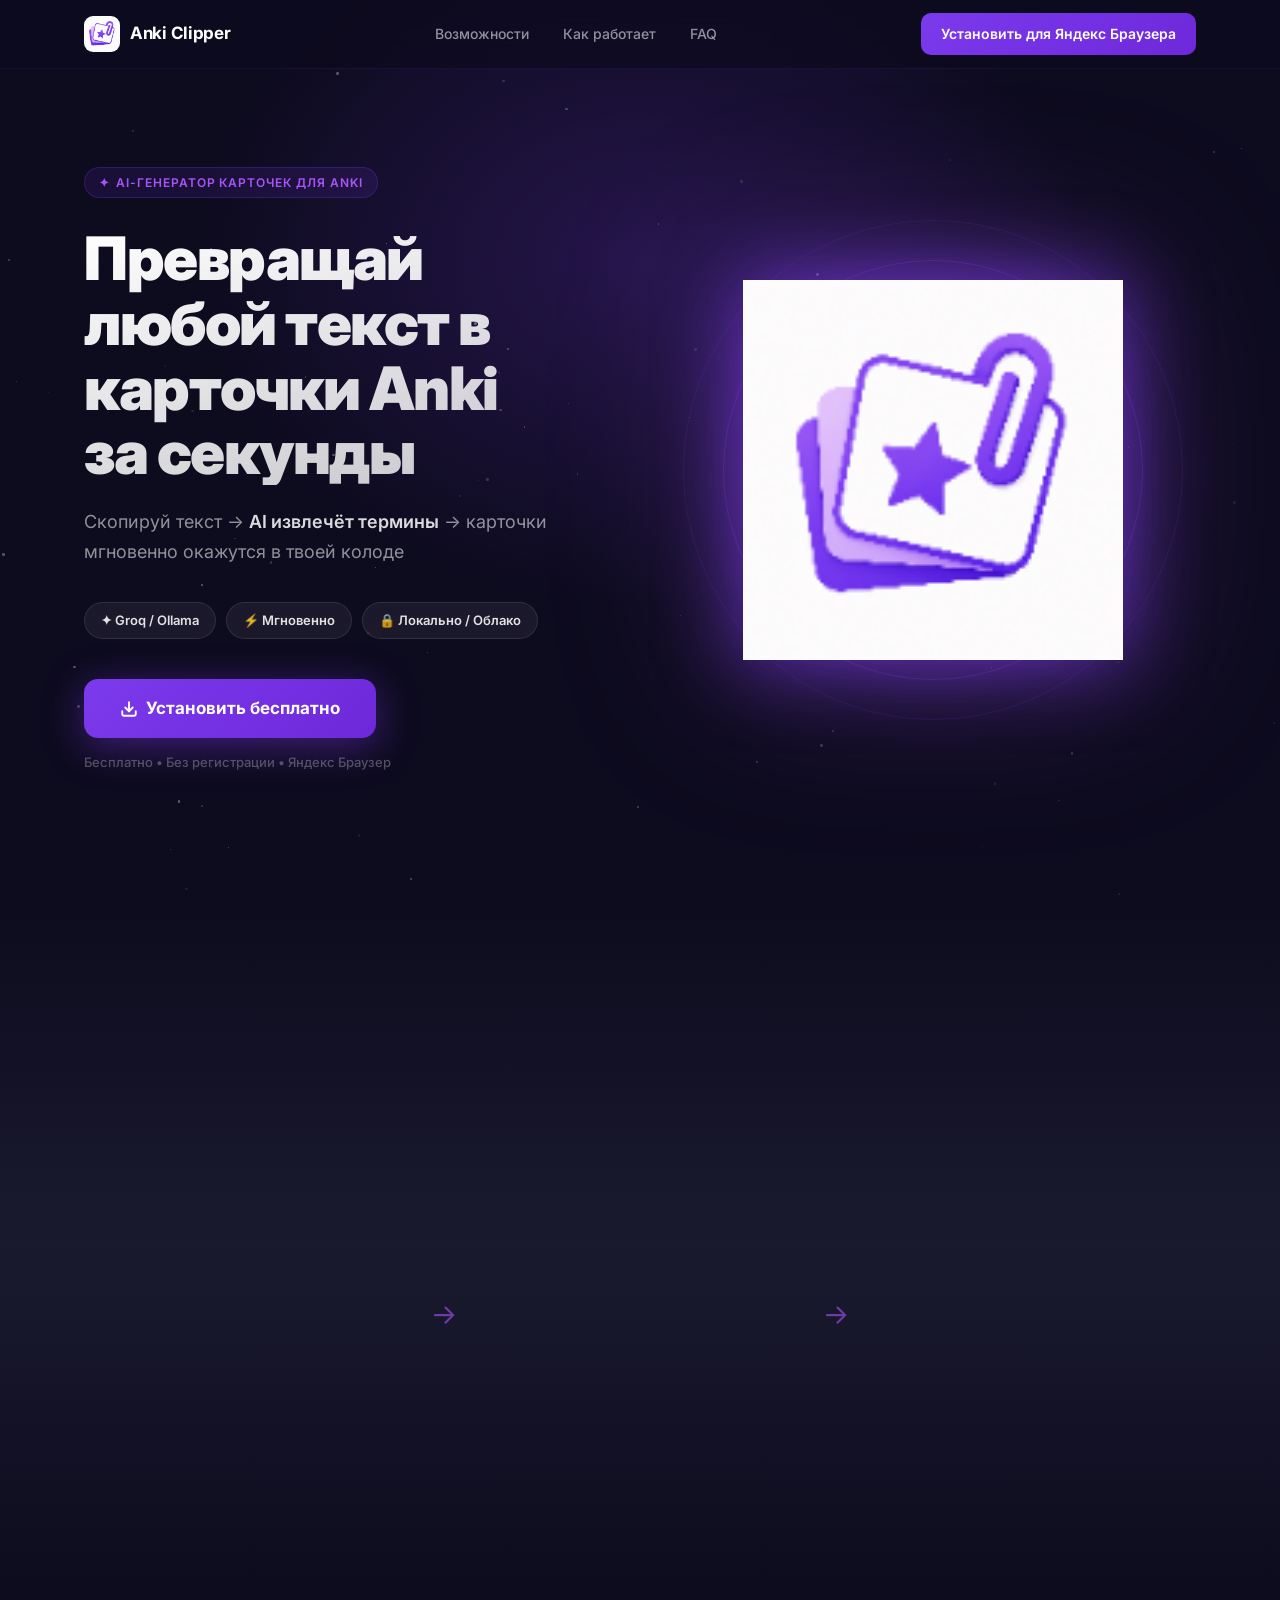
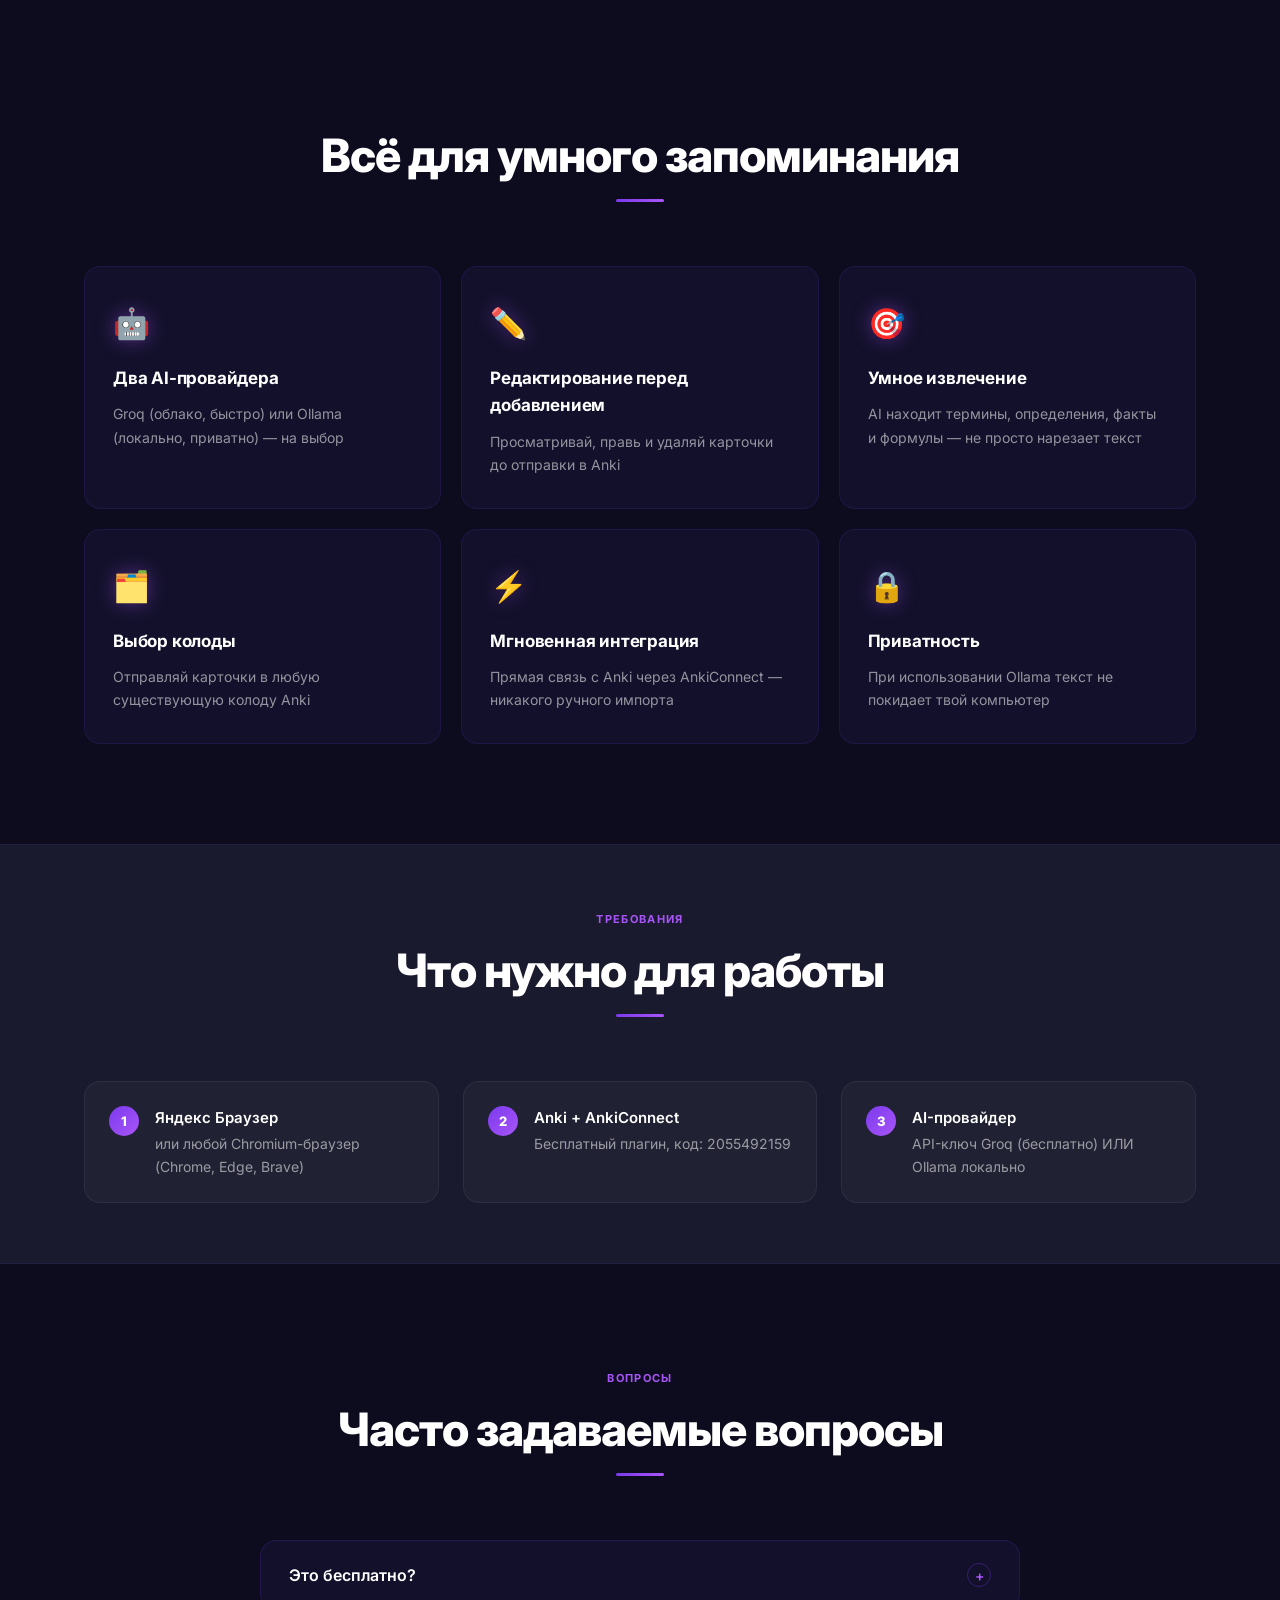
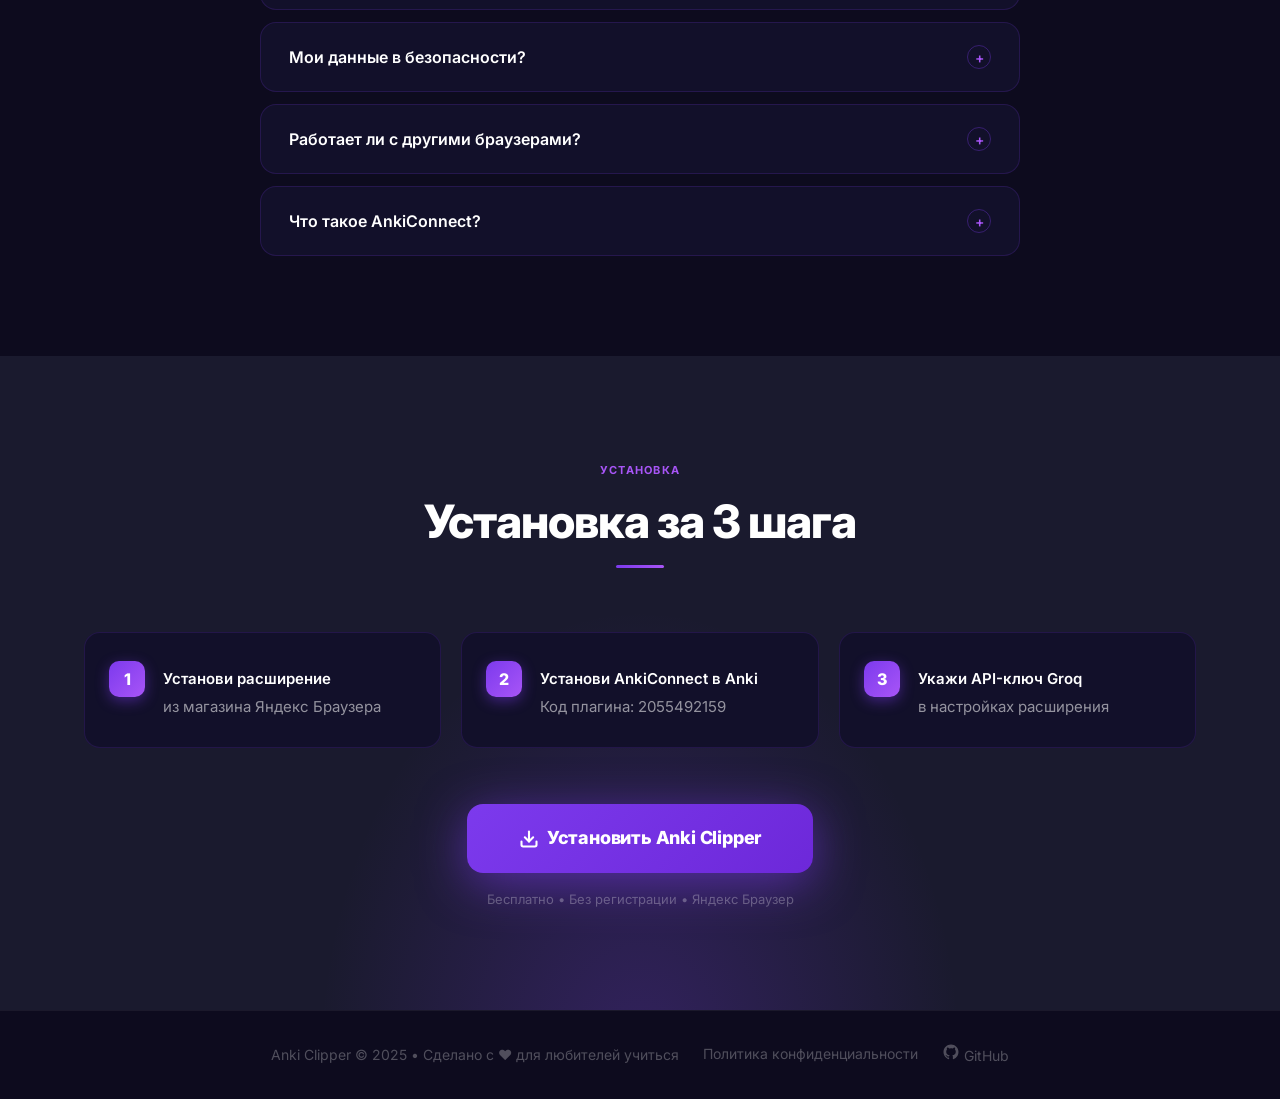
==== commit 90970b77: "Add privacy policy" ====
--- a/index.html
+++ b/index.html
@@ -5,7 +5,7 @@
   <meta name="viewport" content="width=device-width, initial-scale=1.0" />
   <title>Anki Clipper — AI-генератор карточек для Anki</title>
   <meta name="description" content="Превращай любой текст в карточки Anki за секунды с помощью AI. Groq или Ollama, без регистрации, бесплатно." />
-  <link rel="icon" href="icons/icon128.png" type="image/png" />
+  <link rel="icon" href="icons/icon128.png?v=2" type="image/png" />
   <!-- SVG icon for hero -->
   <link rel="preconnect" href="https://fonts.googleapis.com" />
   <link rel="preconnect" href="https://fonts.gstatic.com" crossorigin />
@@ -929,7 +929,7 @@
   <div class="container">
     <div class="header-inner">
       <a href="#" class="logo">
-        <img src="icons/icon128.png" alt="Anki Clipper logo" />
+        <img src="icons/icon128.png?v=2" alt="Anki Clipper logo" />
         <span class="logo-name">Anki Clipper</span>
       </a>
 
@@ -987,7 +987,7 @@
       <div class="hero-visual reveal reveal-delay-2">
         <div class="hero-icon-wrap">
           <div class="hero-icon-bg"></div>
-          <img src="icons/icon128.png" alt="Anki Clipper" class="hero-icon" />
+          <img src="icons/icon128.png?v=2" alt="Anki Clipper" class="hero-icon" />
         </div>
       </div>
     </div>
@@ -1226,6 +1226,7 @@
         Anki Clipper &copy; 2025 &bull; Сделано с&nbsp;♥ для любителей учиться
       </p>
       <div class="footer-links">
+        <a href="privacy.html">Политика конфиденциальности</a>
         <a href="#" aria-label="GitHub">
           <svg width="18" height="18" viewBox="0 0 24 24" fill="currentColor" aria-hidden="true"><path d="M12 2C6.477 2 2 6.484 2 12.017c0 4.425 2.865 8.18 6.839 9.504.5.092.682-.217.682-.483 0-.237-.008-.868-.013-1.703-2.782.605-3.369-1.343-3.369-1.343-.454-1.158-1.11-1.466-1.11-1.466-.908-.62.069-.608.069-.608 1.003.07 1.531 1.032 1.531 1.032.892 1.53 2.341 1.088 2.91.832.092-.647.35-1.088.636-1.338-2.22-.253-4.555-1.113-4.555-4.951 0-1.093.39-1.988 1.029-2.688-.103-.253-.446-1.272.098-2.65 0 0 .84-.27 2.75 1.026A9.564 9.564 0 0112 6.844c.85.004 1.705.115 2.504.337 1.909-1.296 2.747-1.027 2.747-1.027.546 1.379.202 2.398.1 2.651.64.7 1.028 1.595 1.028 2.688 0 3.848-2.339 4.695-4.566 4.943.359.309.678.92.678 1.855 0 1.338-.012 2.419-.012 2.747 0 .268.18.58.688.482A10.019 10.019 0 0022 12.017C22 6.484 17.522 2 12 2z"/></svg>
           GitHub
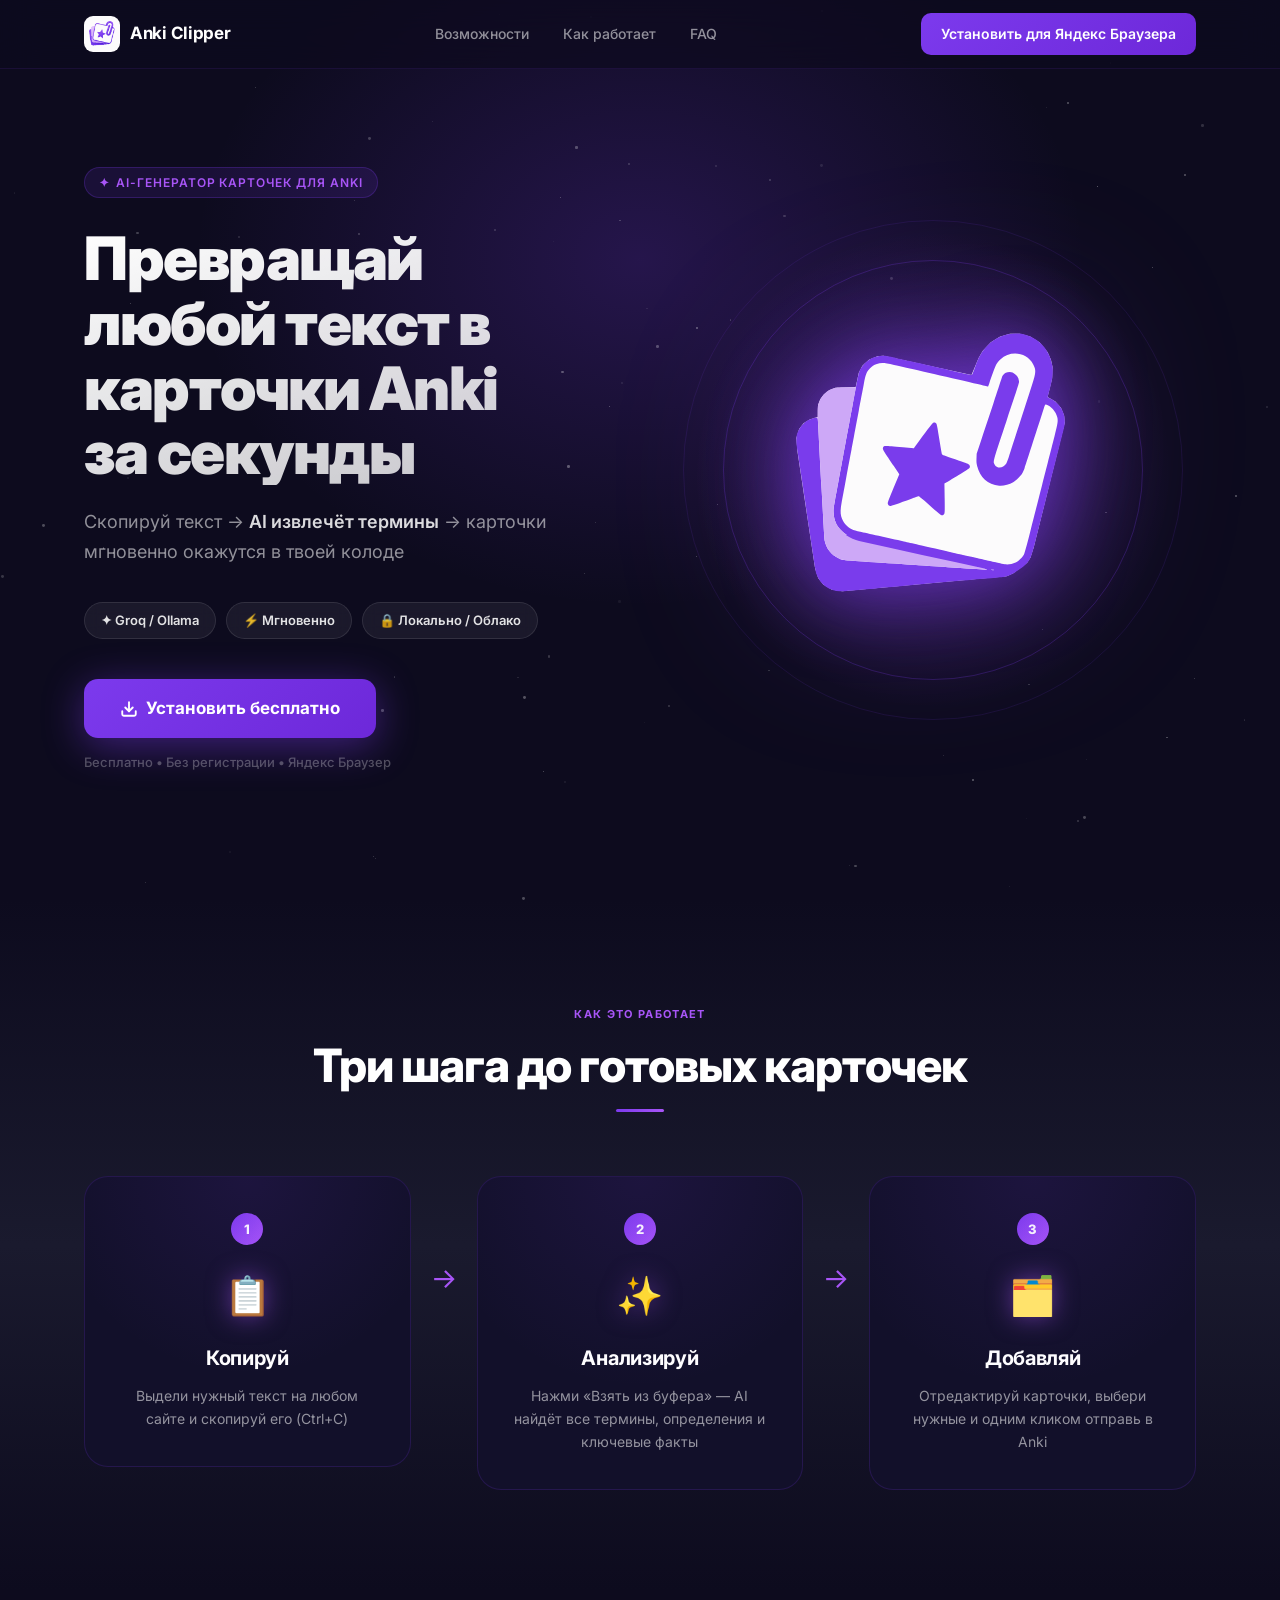
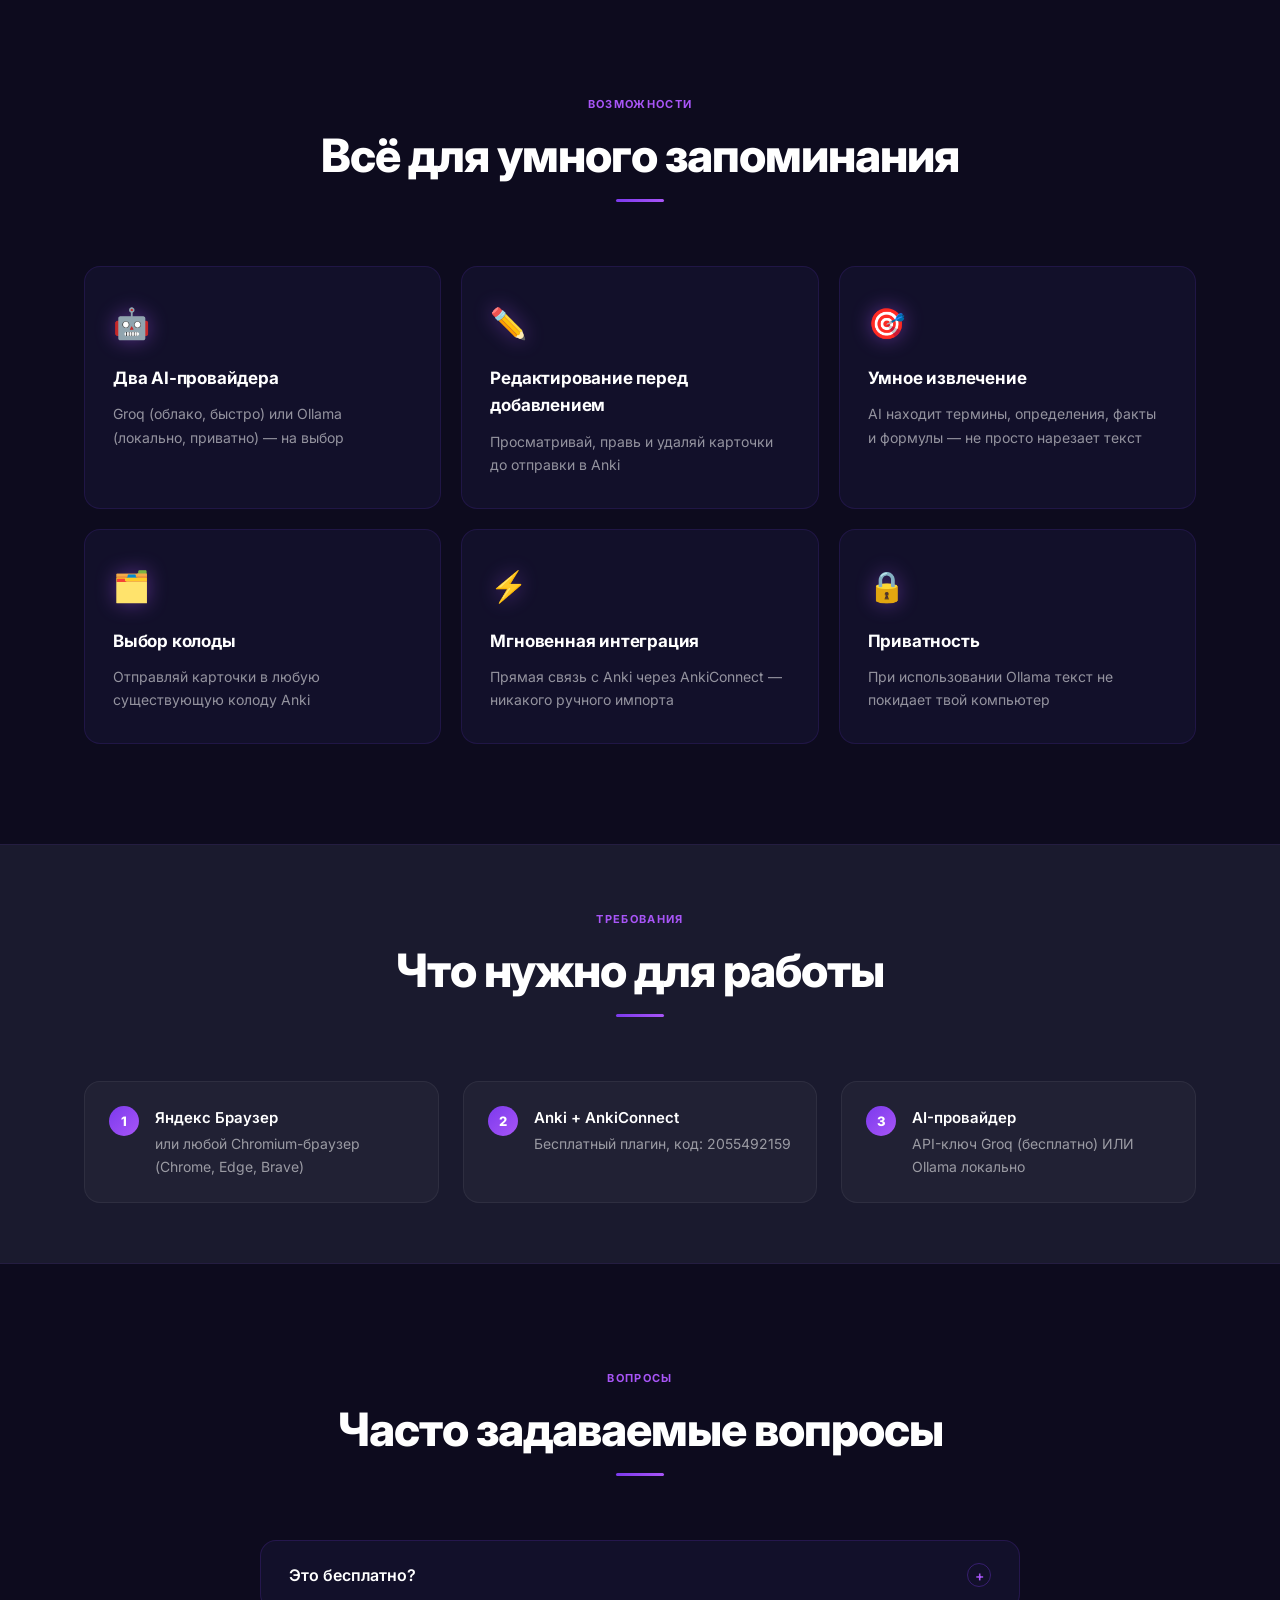
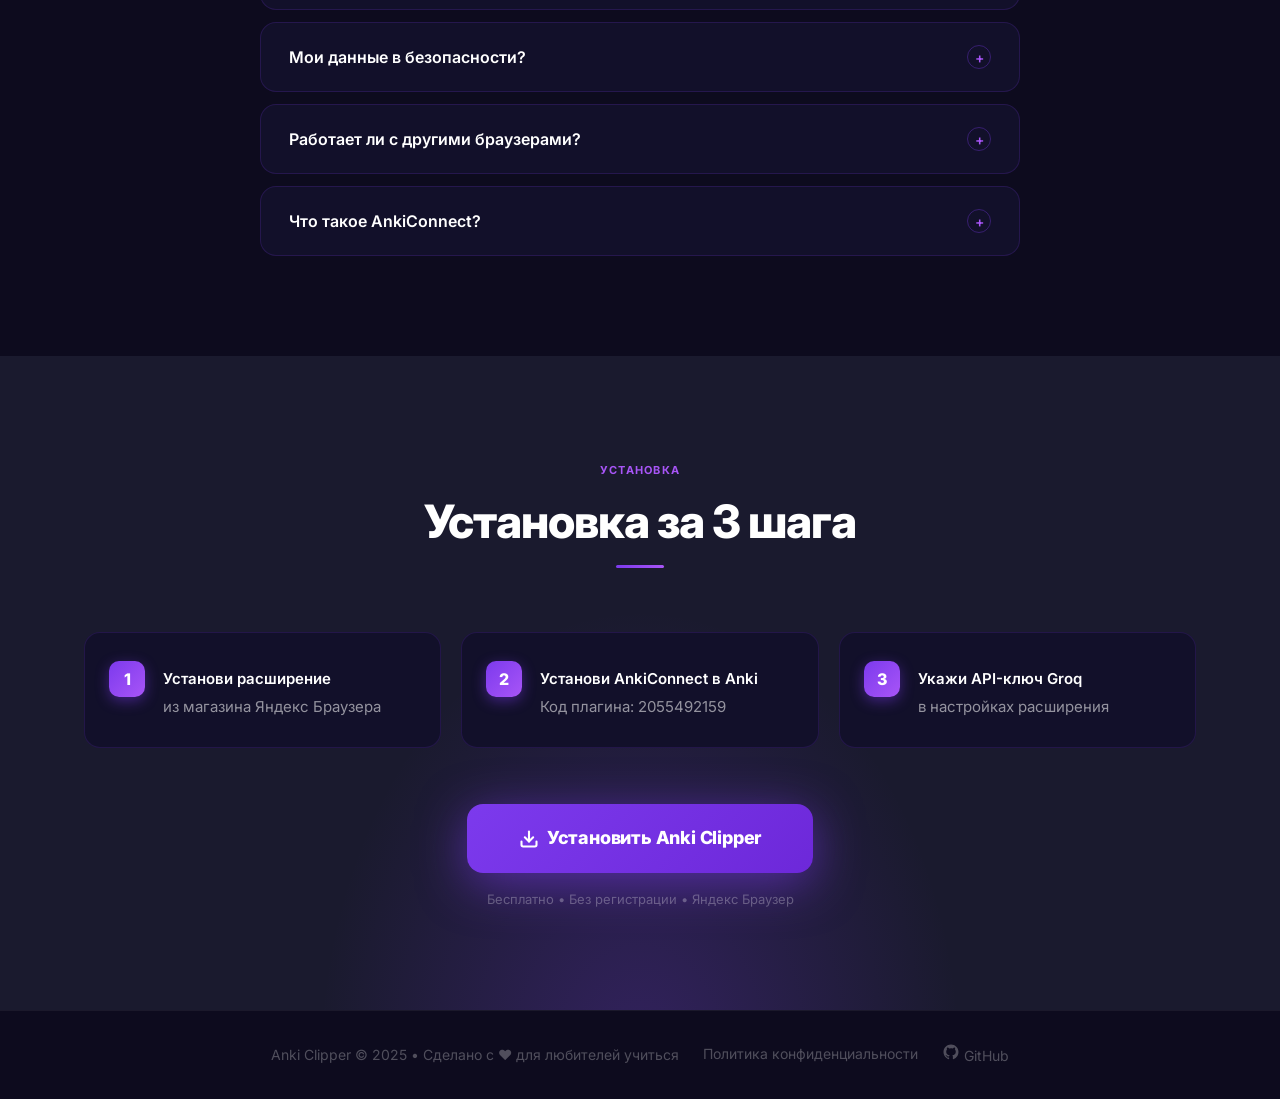
==== commit 07436c1d: "Use SVG hero icon" ====
--- a/index.html
+++ b/index.html
@@ -987,7 +987,7 @@
       <div class="hero-visual reveal reveal-delay-2">
         <div class="hero-icon-wrap">
           <div class="hero-icon-bg"></div>
-          <img src="icons/icon128.png?v=2" alt="Anki Clipper" class="hero-icon" />
+          <img src="icons/icon.svg" alt="Anki Clipper" class="hero-icon" />
         </div>
       </div>
     </div>
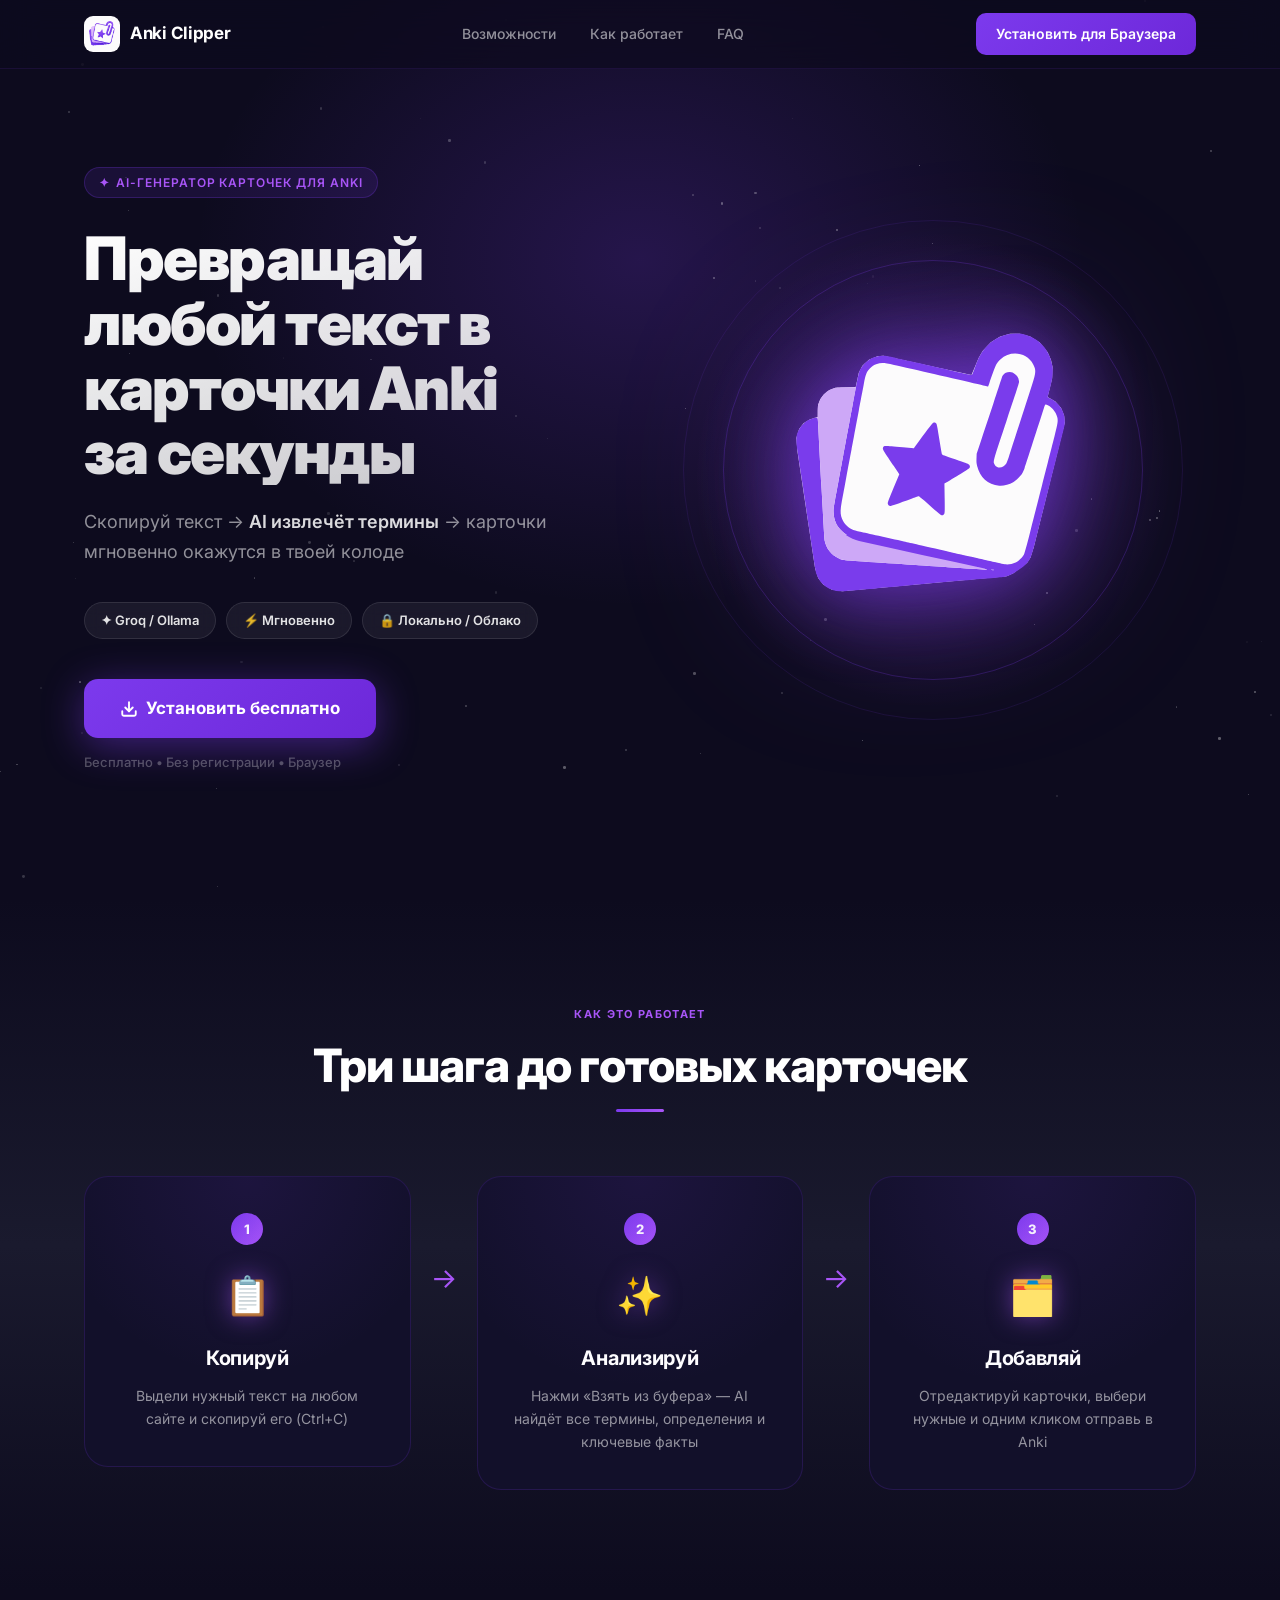
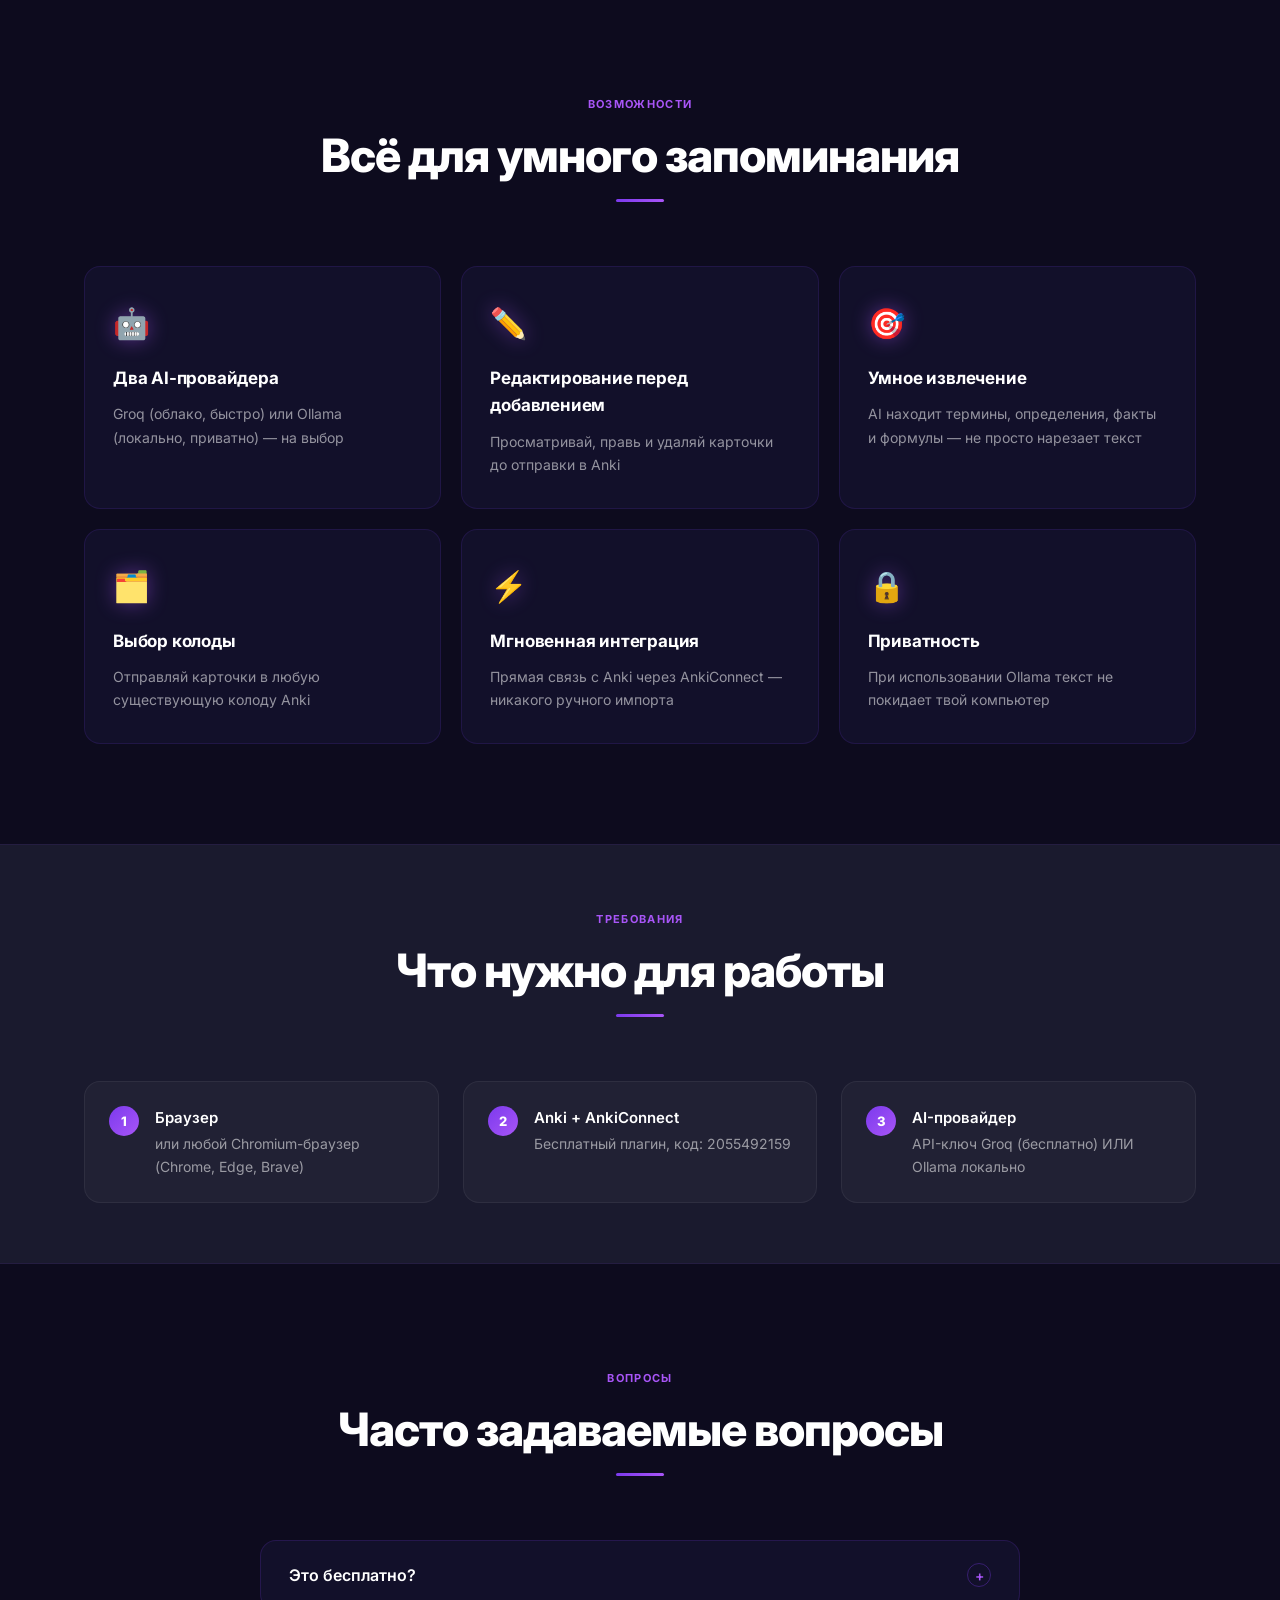
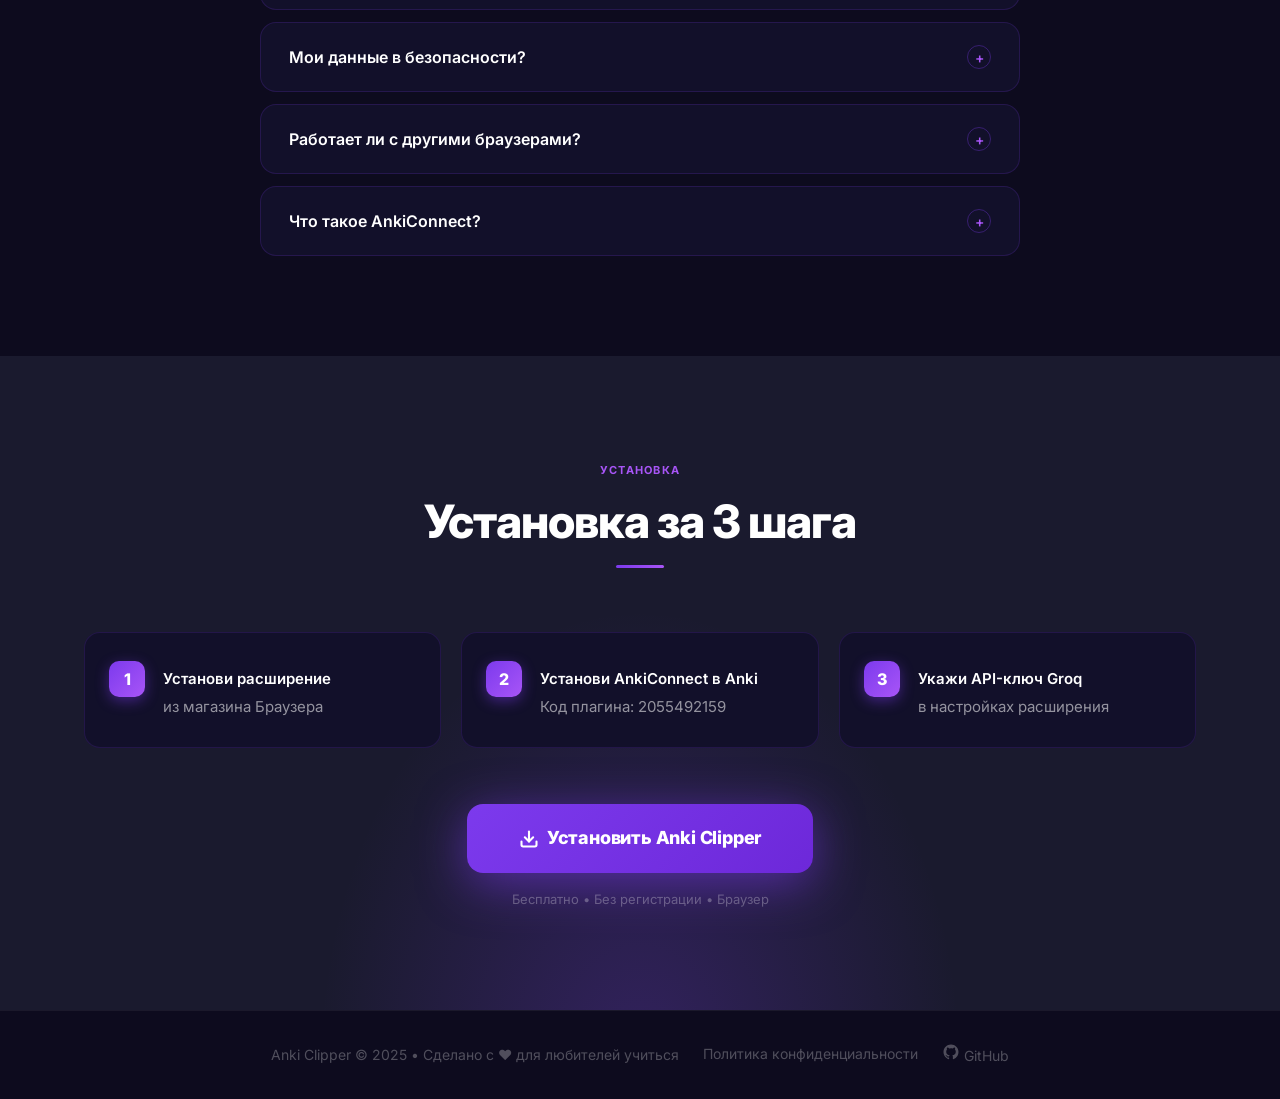
==== commit fc167cc4: "Replace 'Яндекс Браузер' with 'Браузер'" ====
--- a/index.html
+++ b/index.html
@@ -920,7 +920,7 @@
   <a href="#how-it-works" onclick="closeMobileNav()">Как работает</a>
   <a href="#faq"         onclick="closeMobileNav()">FAQ</a>
   <a href="#install" class="btn-primary" onclick="closeMobileNav()">
-    Установить для Яндекс Браузера
+    Установить для Браузера
   </a>
 </div>
 
@@ -940,7 +940,7 @@
       </nav>
 
       <a href="#install" class="btn-primary header-cta">
-        Установить для Яндекс Браузера
+        Установить для Браузера
       </a>
 
       <button class="hamburger" id="hamburger" aria-label="Открыть меню">
@@ -980,7 +980,7 @@
             <svg width="18" height="18" viewBox="0 0 24 24" fill="none" stroke="currentColor" stroke-width="2.5" stroke-linecap="round" stroke-linejoin="round" aria-hidden="true"><path d="M21 15v4a2 2 0 01-2 2H5a2 2 0 01-2-2v-4"/><polyline points="7 10 12 15 17 10"/><line x1="12" y1="15" x2="12" y2="3"/></svg>
             Установить бесплатно
           </a>
-          <span class="hero-note">Бесплатно&nbsp;• Без регистрации&nbsp;• Яндекс Браузер</span>
+          <span class="hero-note">Бесплатно&nbsp;• Без регистрации&nbsp;• Браузер</span>
         </div>
       </div>
 
@@ -1094,7 +1094,7 @@
       <div class="req-item reveal">
         <div class="req-num">1</div>
         <div class="req-text">
-          <strong>Яндекс Браузер</strong>
+          <strong> Браузер</strong>
           или любой Chromium-браузер (Chrome, Edge, Brave)
         </div>
       </div>
@@ -1155,7 +1155,7 @@
           <span class="faq-icon" aria-hidden="true">+</span>
         </button>
         <div class="faq-a-wrap">
-          <p class="faq-a">Расширение создано для Яндекс Браузера, но совместимо с любым Chromium-браузером (Chrome, Edge, Brave).</p>
+          <p class="faq-a">Расширение создано для Браузера, но совместимо с любым Chromium-браузером (Chrome, Edge, Brave).</p>
         </div>
       </div>
 
@@ -1187,7 +1187,7 @@
         <div class="install-step-num">1</div>
         <div class="install-step-text">
           <strong>Установи расширение</strong>
-          из магазина Яндекс Браузера
+          из магазина Браузера
         </div>
       </div>
 
@@ -1213,7 +1213,7 @@
         <svg width="20" height="20" viewBox="0 0 24 24" fill="none" stroke="currentColor" stroke-width="2.5" stroke-linecap="round" stroke-linejoin="round" aria-hidden="true"><path d="M21 15v4a2 2 0 01-2 2H5a2 2 0 01-2-2v-4"/><polyline points="7 10 12 15 17 10"/><line x1="12" y1="15" x2="12" y2="3"/></svg>
         Установить Anki Clipper
       </a>
-      <span class="install-note">Бесплатно • Без регистрации • Яндекс Браузер</span>
+      <span class="install-note">Бесплатно • Без регистрации • Браузер</span>
     </div>
   </div>
 </section>
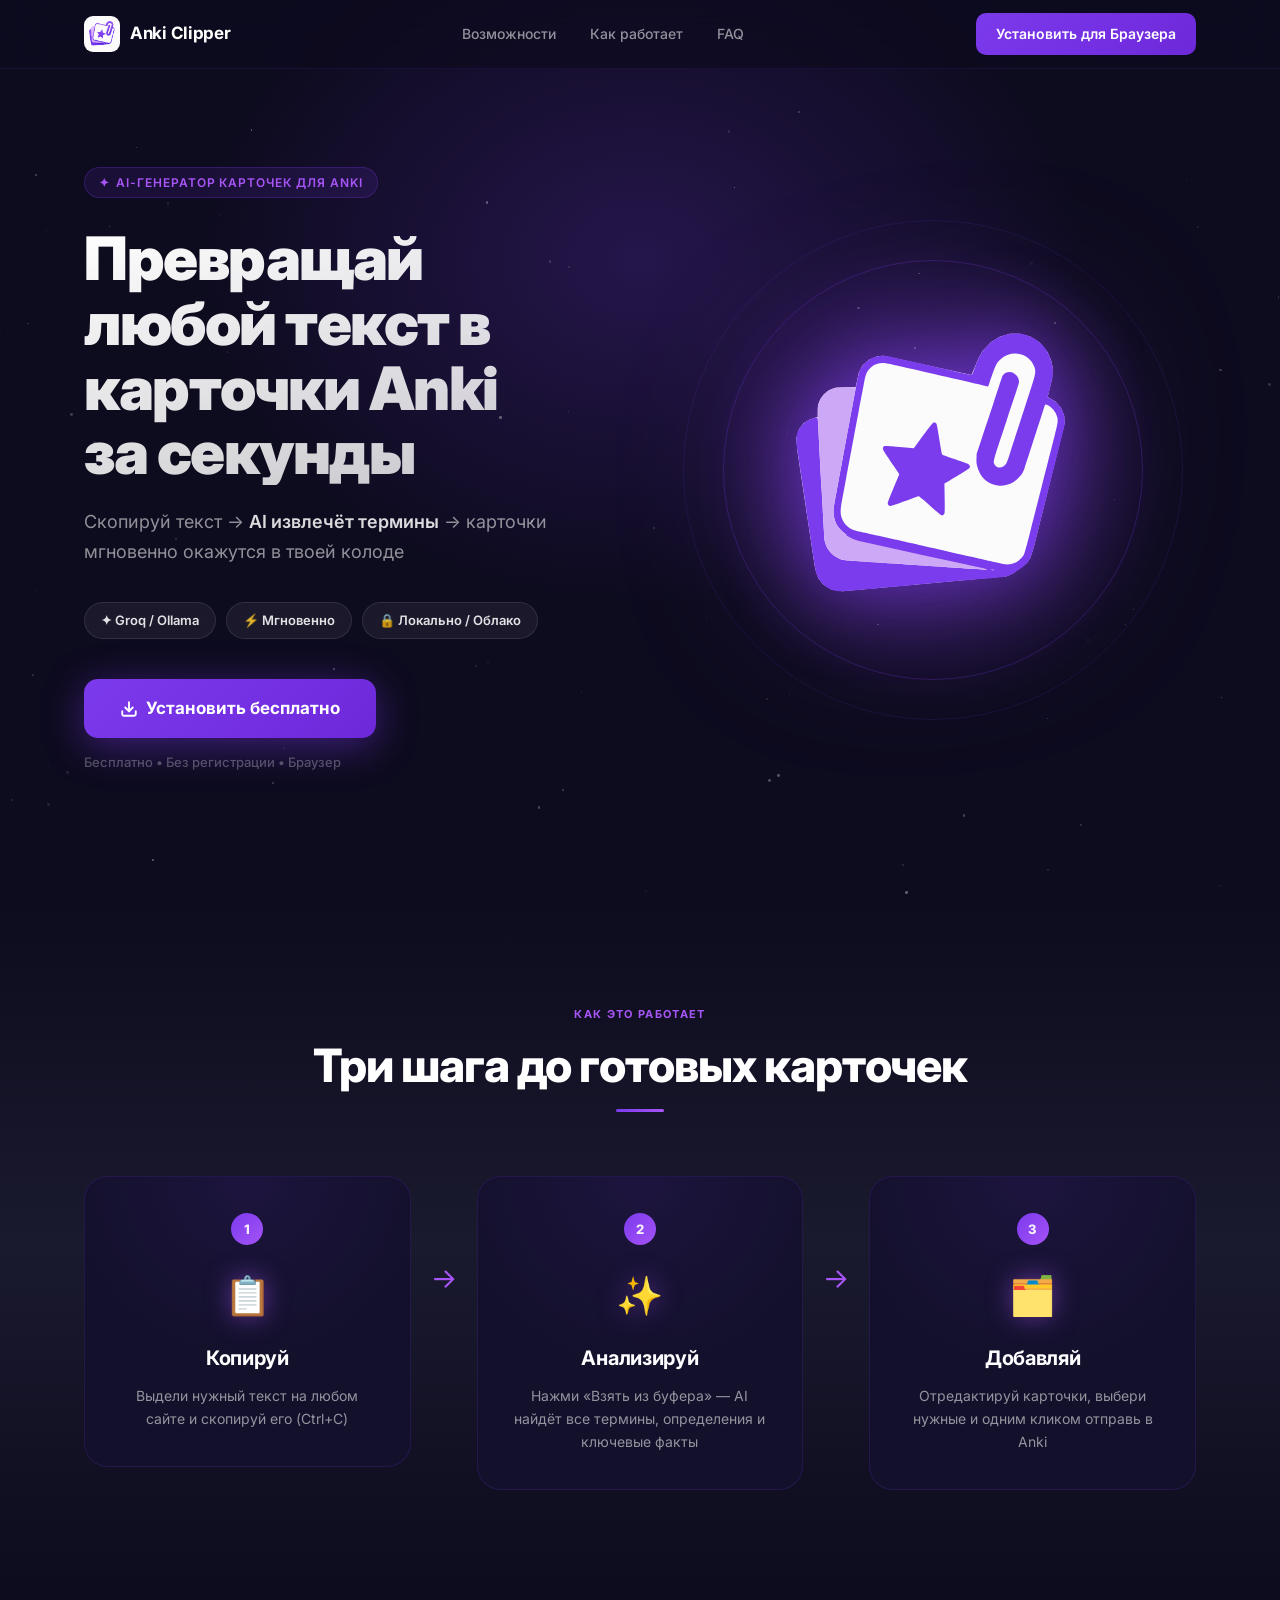
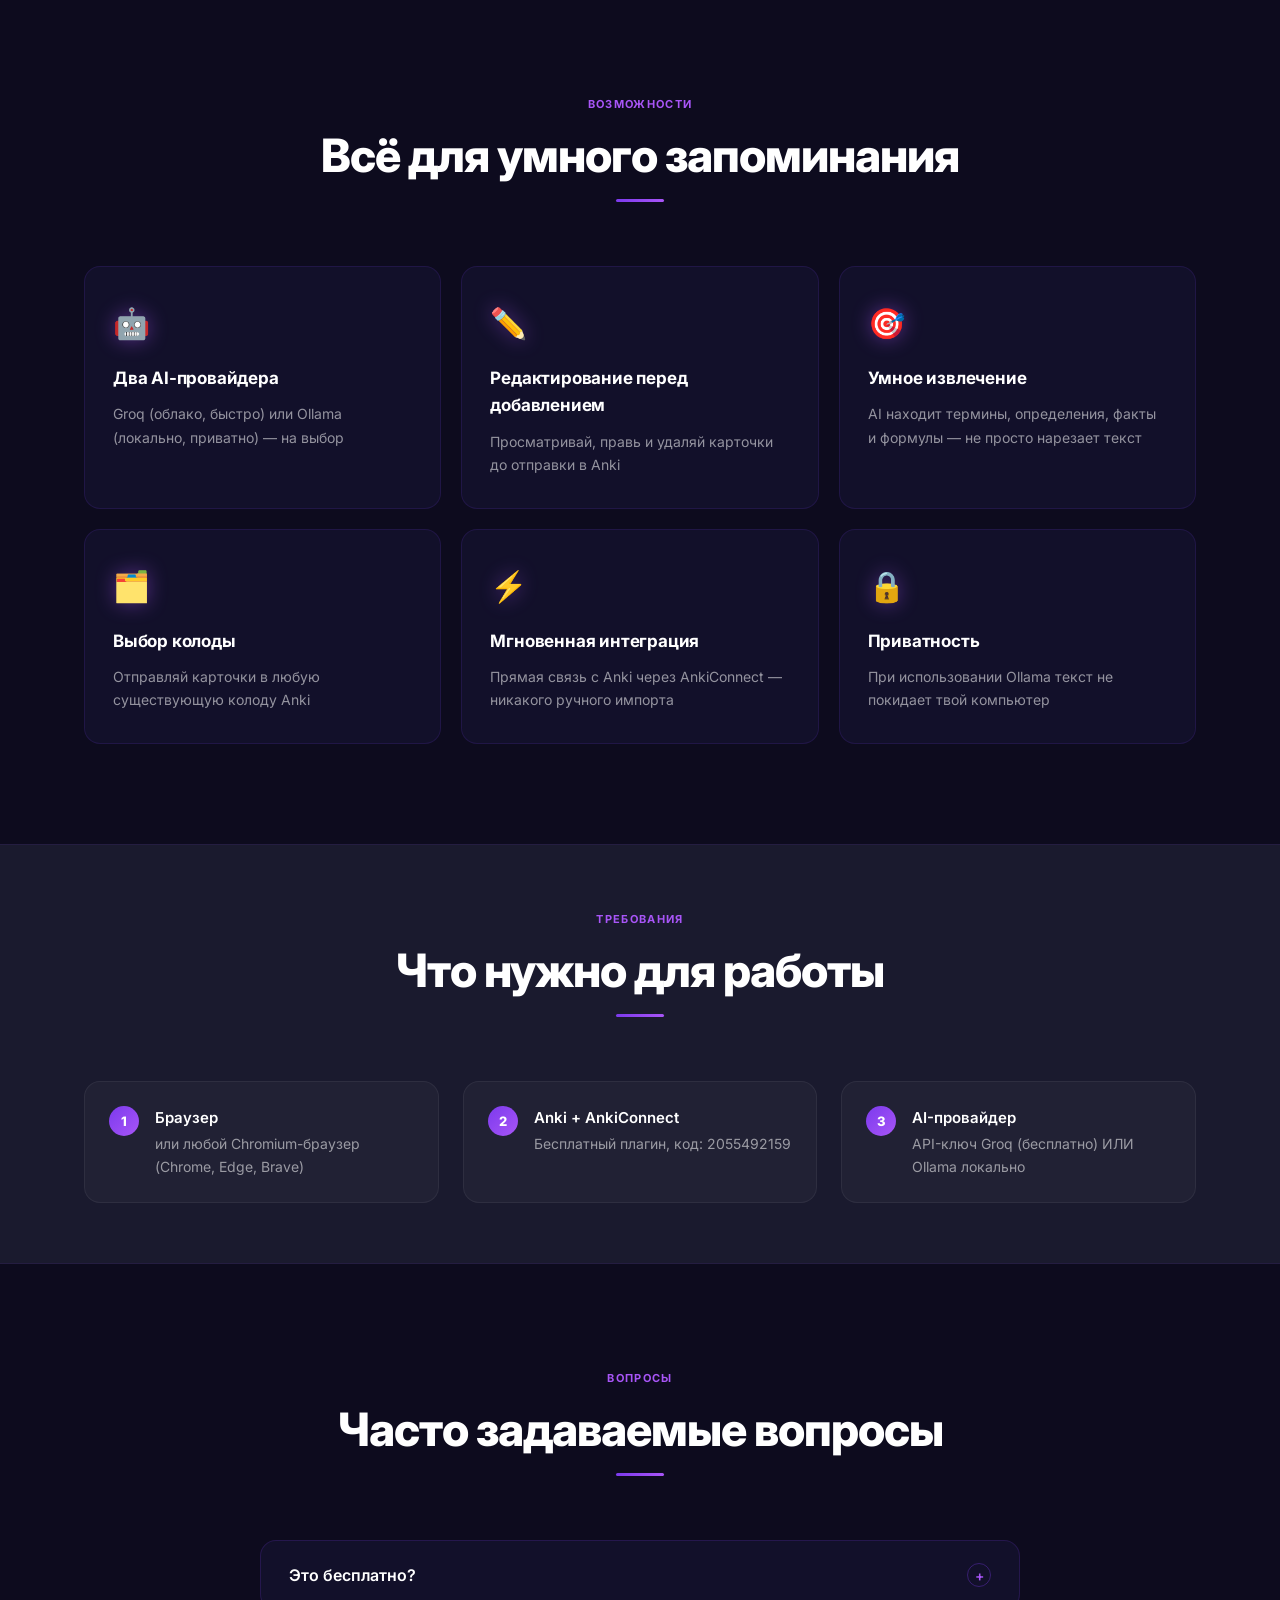
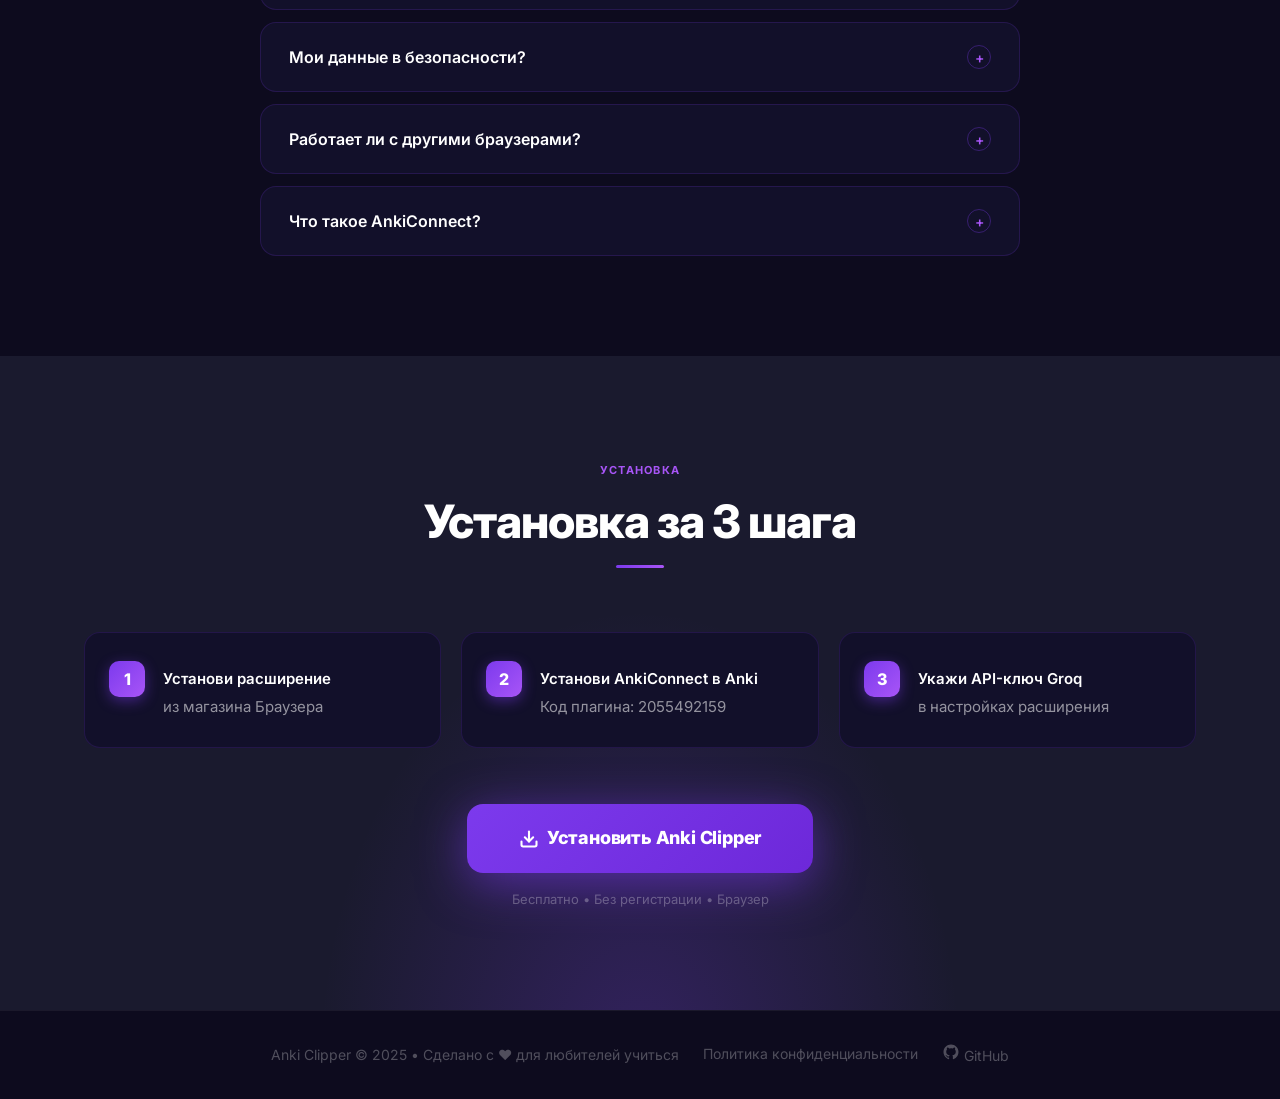
==== commit 24ca64ec: "Update index.html" ====
--- a/index.html
+++ b/index.html
@@ -1209,7 +1209,7 @@
     </div>
 
     <div class="install-cta-wrap reveal reveal-delay-3">
-      <a href="#" class="btn-primary btn-install">
+      <a href="https://chromewebstore.google.com/detail/anki-clipper/jhedpjbdpopaiongolhdemjamlplmieo" class="btn-primary btn-install">
         <svg width="20" height="20" viewBox="0 0 24 24" fill="none" stroke="currentColor" stroke-width="2.5" stroke-linecap="round" stroke-linejoin="round" aria-hidden="true"><path d="M21 15v4a2 2 0 01-2 2H5a2 2 0 01-2-2v-4"/><polyline points="7 10 12 15 17 10"/><line x1="12" y1="15" x2="12" y2="3"/></svg>
         Установить Anki Clipper
       </a>
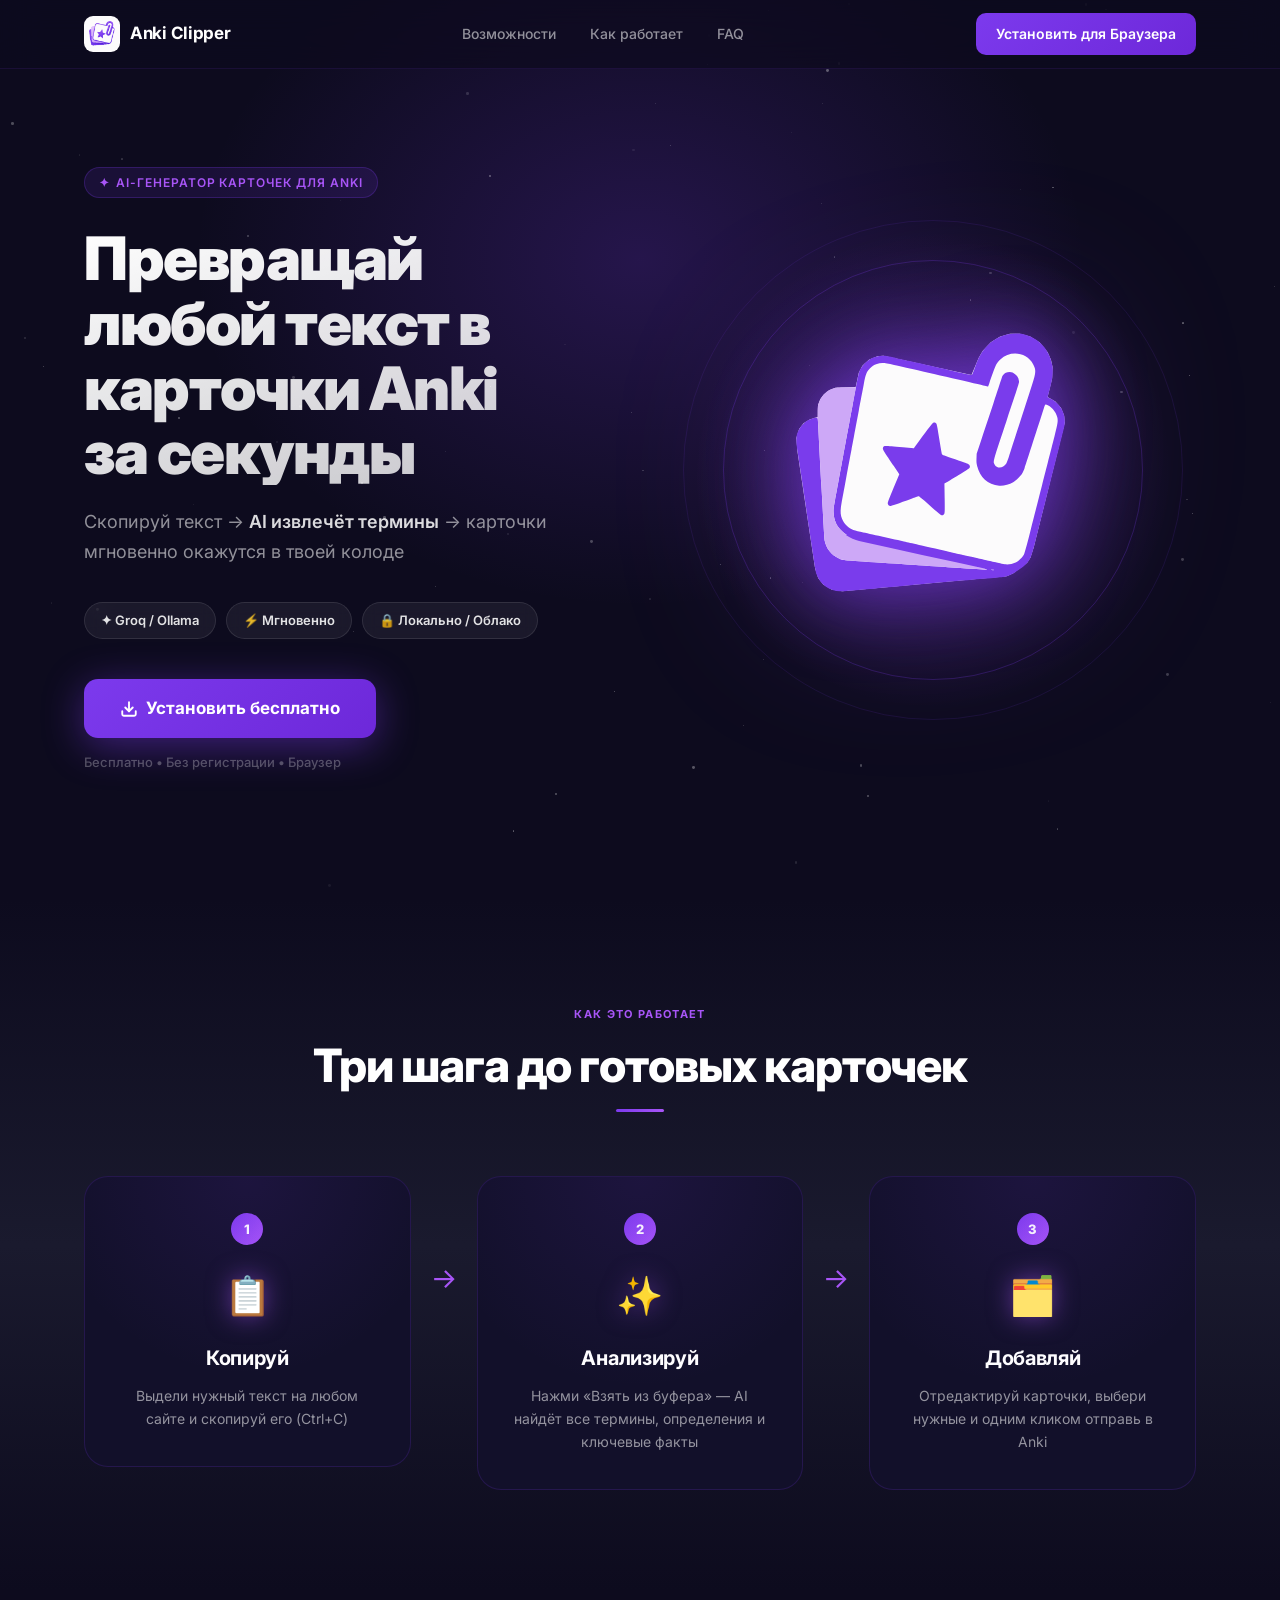
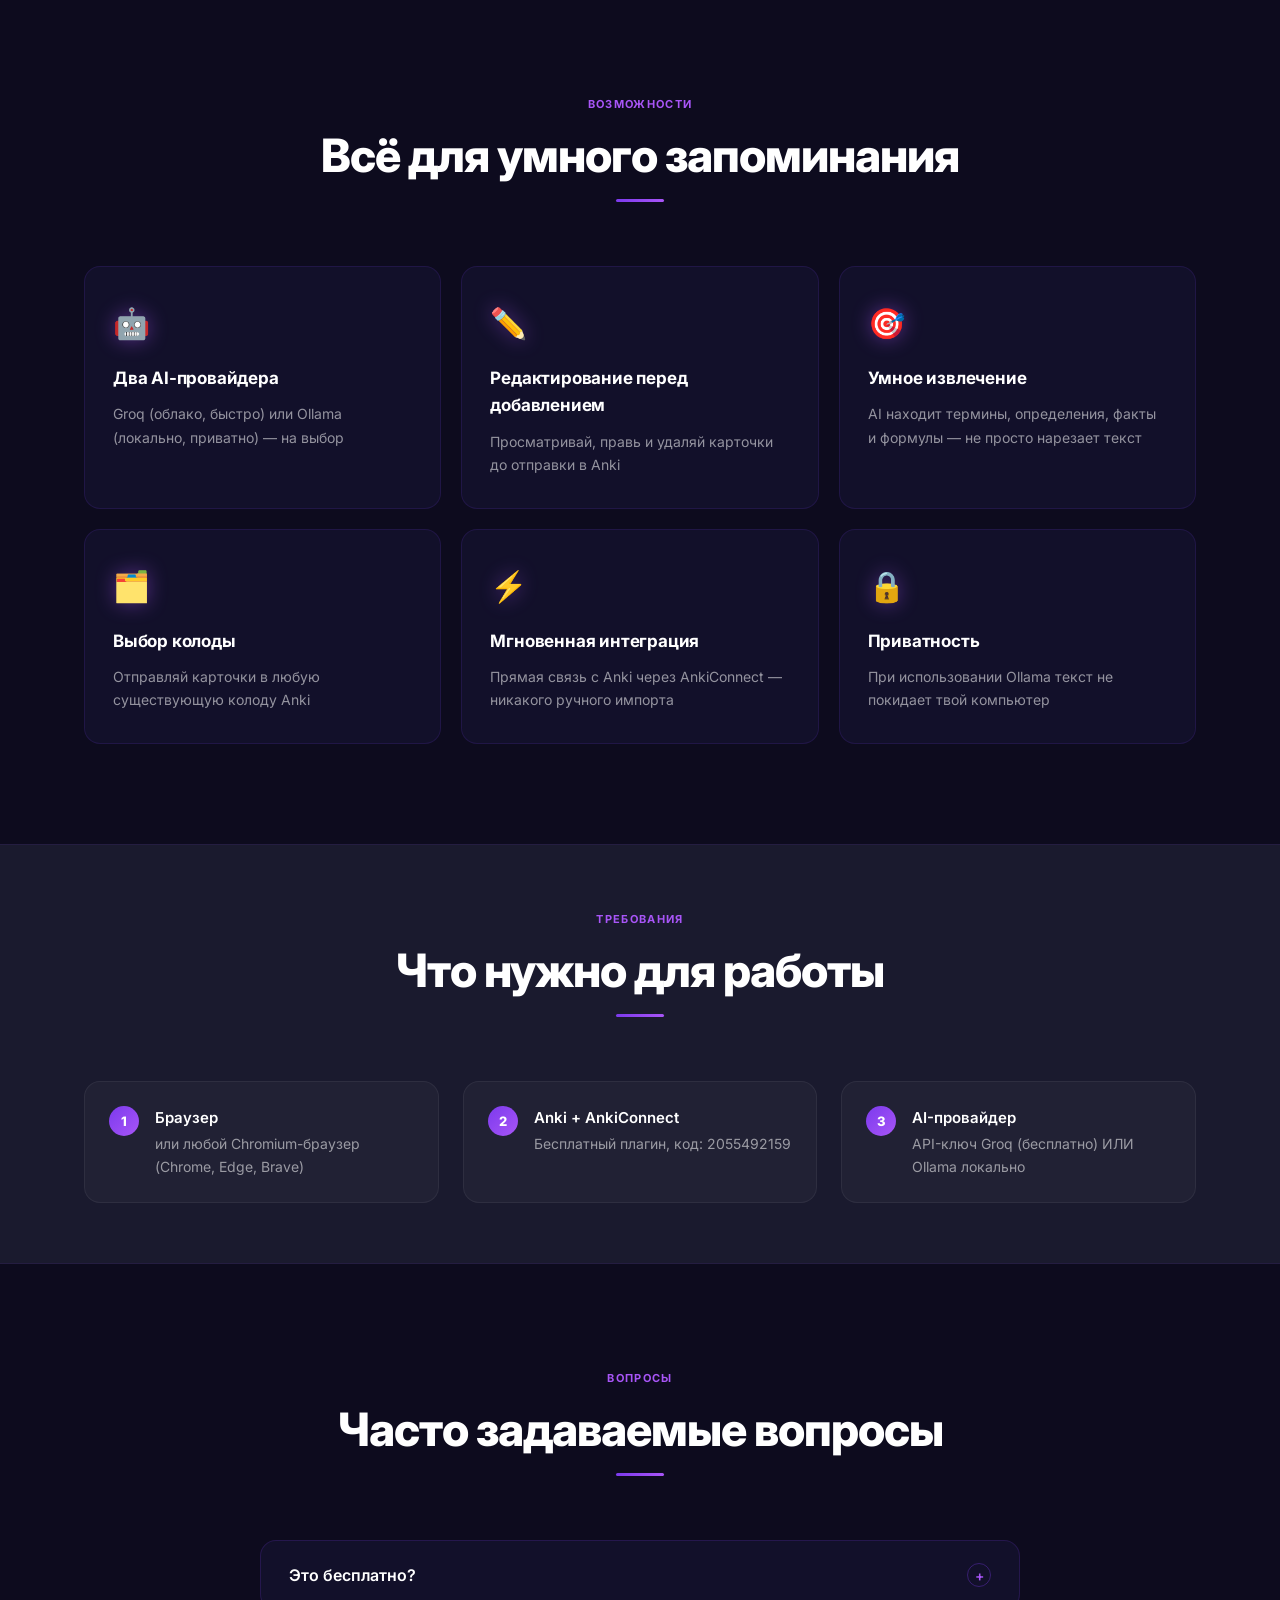
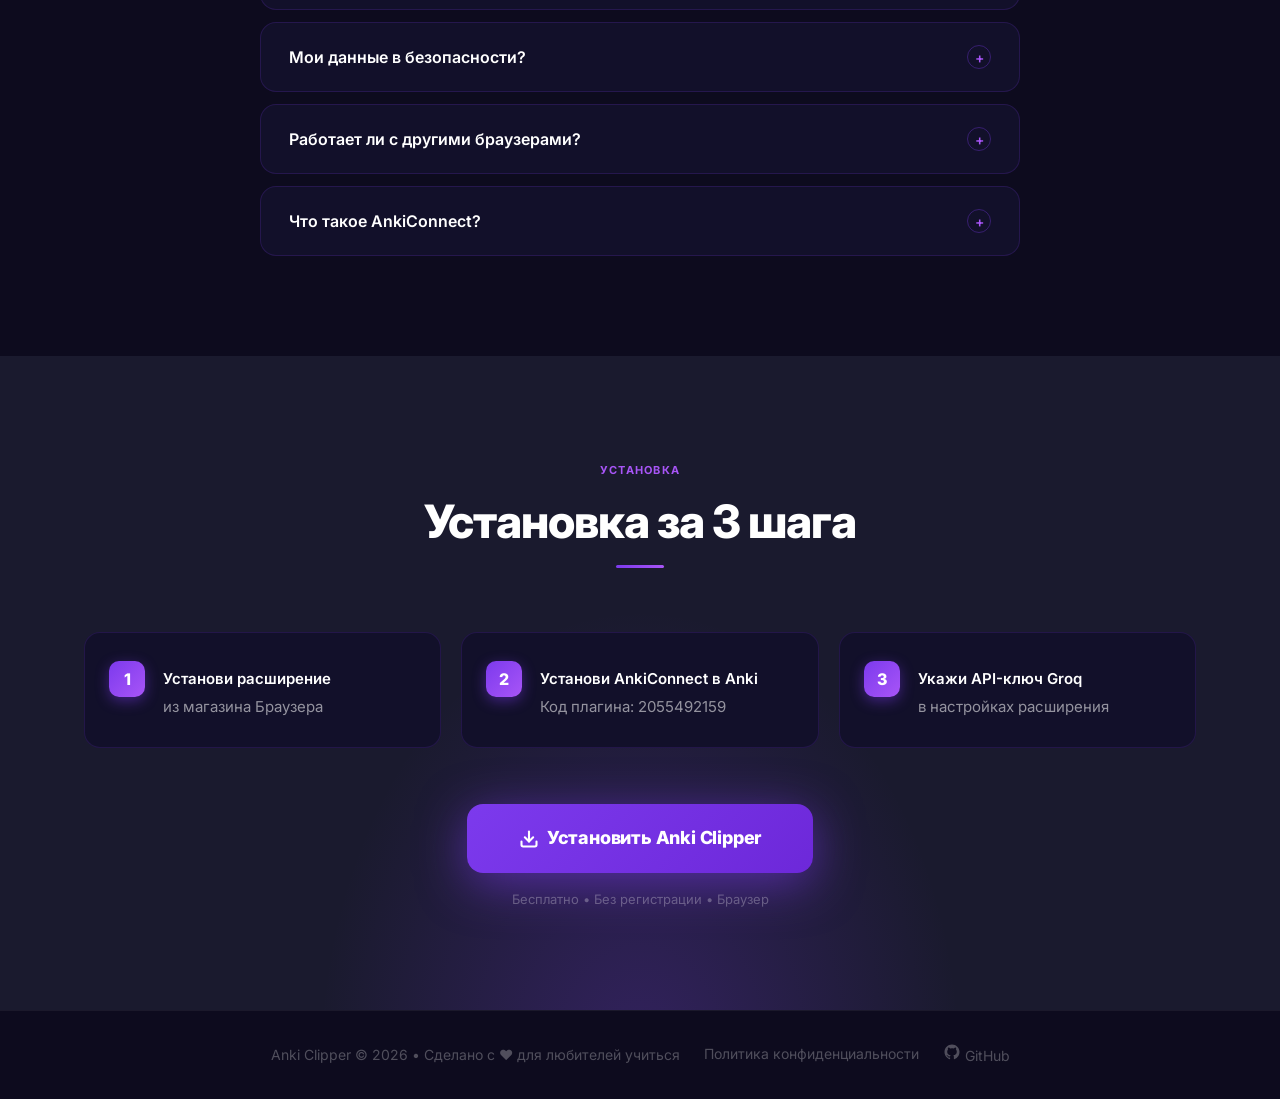
==== commit 2dfd0041: "Update index.html" ====
--- a/index.html
+++ b/index.html
@@ -1223,7 +1223,7 @@
   <div class="container">
     <div class="footer-inner">
       <p class="footer-copy">
-        Anki Clipper &copy; 2025 &bull; Сделано с&nbsp;♥ для любителей учиться
+        Anki Clipper &copy; 2026 &bull; Сделано с&nbsp;♥ для любителей учиться
       </p>
       <div class="footer-links">
         <a href="privacy.html">Политика конфиденциальности</a>
